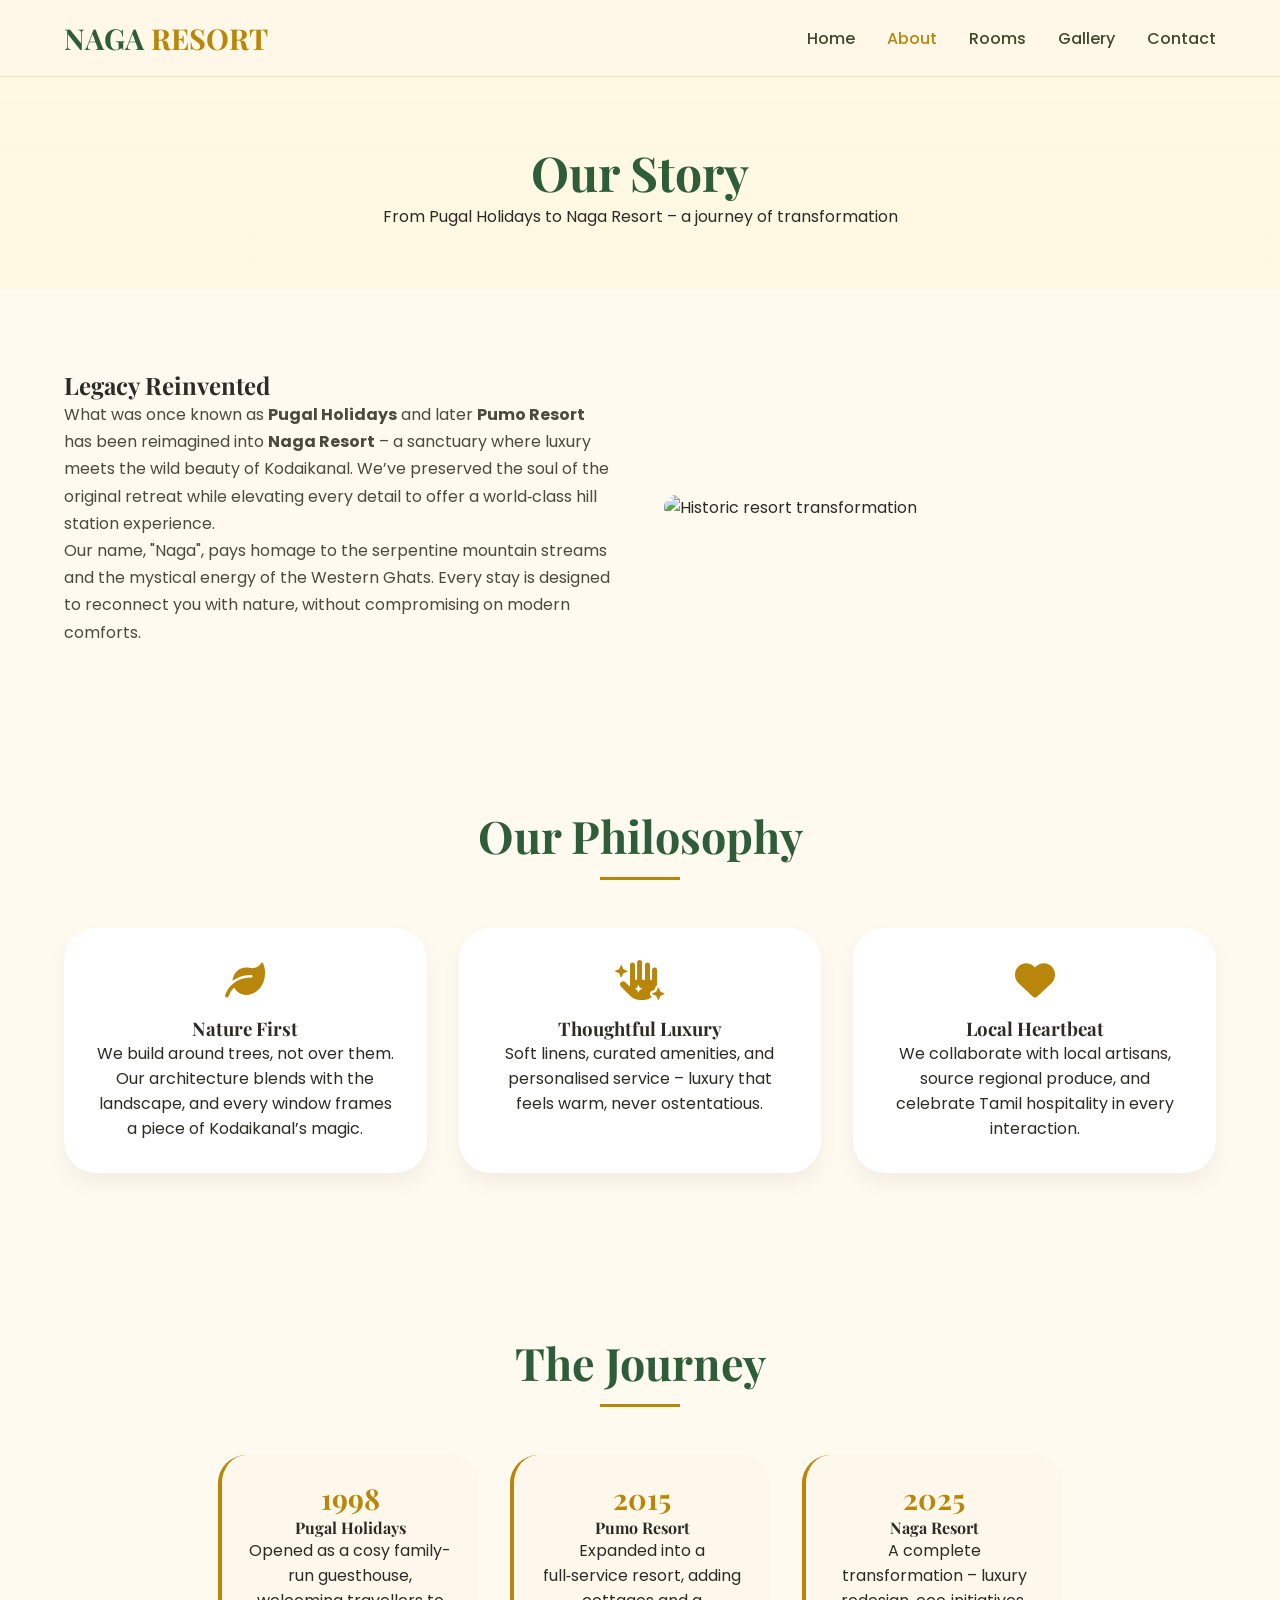
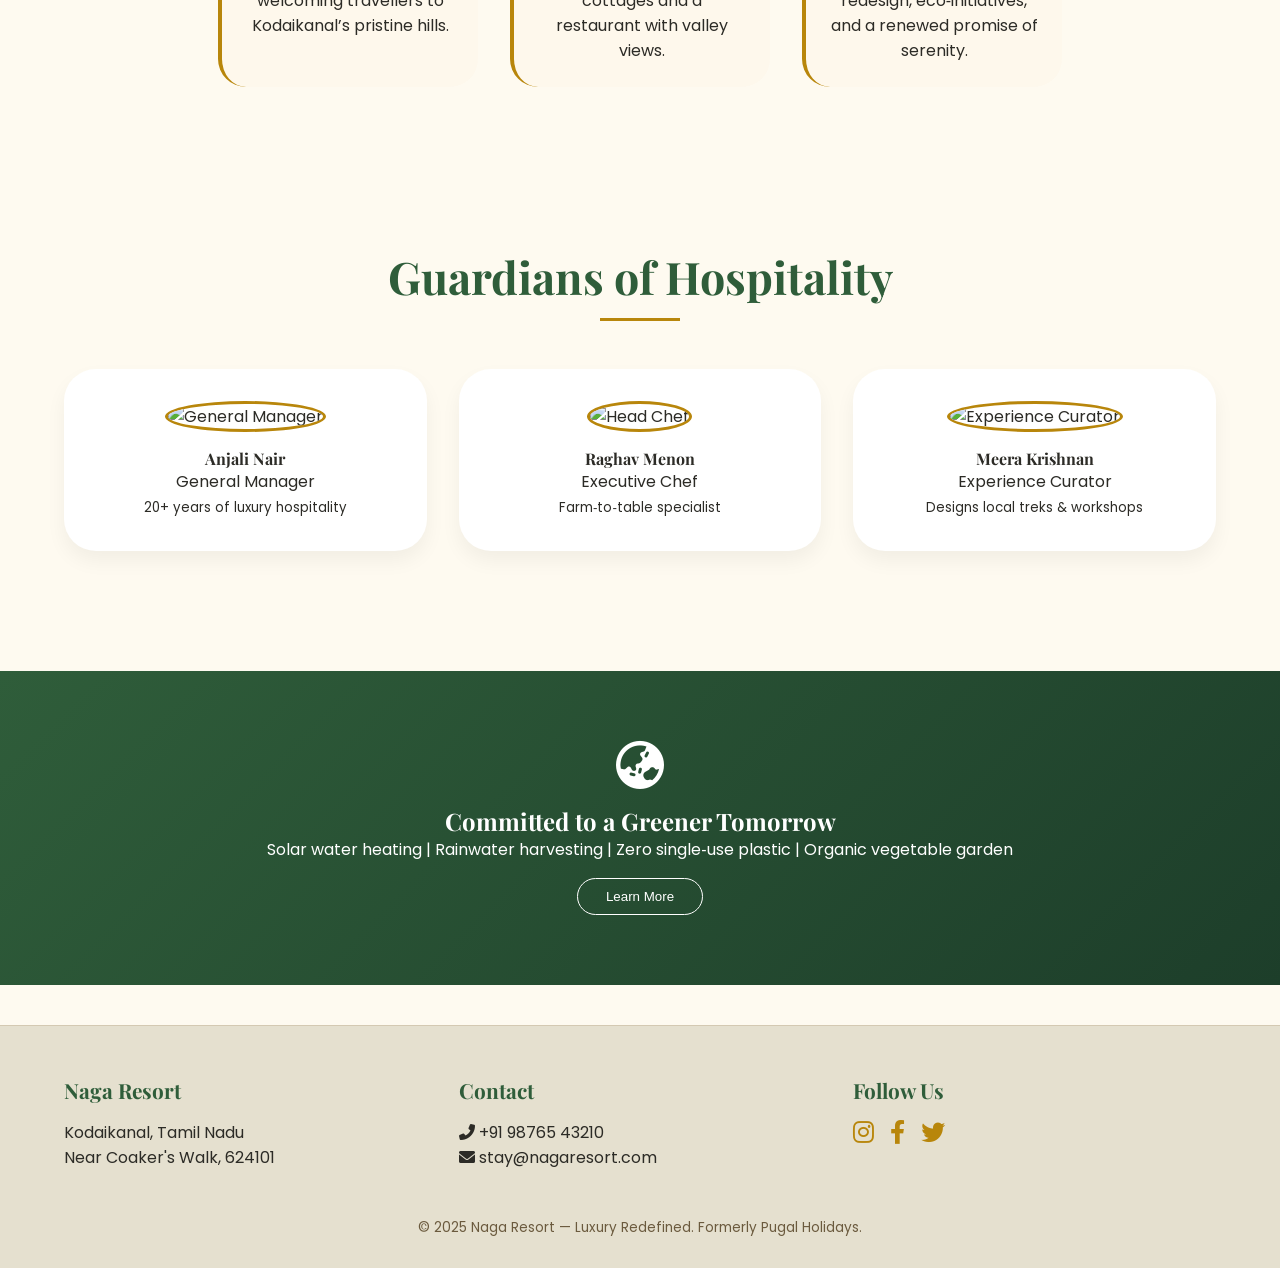
==== about.html @ 643ad543 "first commit" ====
<!DOCTYPE html>
<html lang="en">

<head>
    <meta charset="UTF-8">
    <meta name="viewport" content="width=device-width, initial-scale=1.0">
    <title>About Naga Resort | Kodaikanal Luxury Retreat</title>
    <link rel="stylesheet" href="style.css">
    <link
        href="https://fonts.googleapis.com/css2?family=Playfair+Display:wght@400;500;600;700;800&family=Poppins:wght@300;400;500;600;700&display=swap"
        rel="stylesheet">
    <link rel="stylesheet" href="https://cdnjs.cloudflare.com/ajax/libs/font-awesome/6.0.0-beta3/css/all.min.css">
</head>

<body>
    <nav class="navbar" id="navbar">
        <div class="logo">NAGA <span>RESORT</span></div>
        <div class="hamburger" id="hamburger"><i class="fas fa-bars"></i></div>
        <ul class="nav-links" id="navLinks">
            <li><a href="index.html">Home</a></li>
            <li><a href="about.html" class="active">About</a></li>
            <li><a href="rooms.html">Rooms</a></li>
            <li><a href="gallery.html">Gallery</a></li>
            <li><a href="contact.html">Contact</a></li>
        </ul>
    </nav>

    <!-- Hero Section for About -->
    <section class="page-header about-header">
        <h1>Our Story</h1>
        <p>From Pugal Holidays to Naga Resort – a journey of transformation</p>
    </section>

    <!-- Main About Content -->
    <section class="container about-story hidden">
        <div class="about-grid-reverse">
            <div class="about-text">
                <h2>Legacy Reinvented</h2>
                <p>What was once known as <strong>Pugal Holidays</strong> and later <strong>Pumo Resort</strong> has
                    been reimagined into <strong>Naga Resort</strong> – a sanctuary where luxury meets the wild beauty
                    of Kodaikanal. We’ve preserved the soul of the original retreat while elevating every detail to
                    offer a world‑class hill station experience.</p>
                <p>Our name, "Naga", pays homage to the serpentine mountain streams and the mystical energy of the
                    Western Ghats. Every stay is designed to reconnect you with nature, without compromising on modern
                    comforts.</p>
            </div>
            <div class="about-img">
                <img src="https://images.pexels.com/photos/258192/pexels-photo-258192.jpeg?auto=compress&cs=tinysrgb&w=800"
                    alt="Historic resort transformation" loading="lazy">
            </div>
        </div>
    </section>

    <!-- Philosophy & Values -->
    <section class="container philosophy hidden">
        <h2 class="section-title">Our Philosophy</h2>
        <div class="values-grid">
            <div class="value-card">
                <i class="fas fa-leaf"></i>
                <h3>Nature First</h3>
                <p>We build around trees, not over them. Our architecture blends with the landscape, and every window
                    frames a piece of Kodaikanal’s magic.</p>
            </div>
            <div class="value-card">
                <i class="fas fa-hand-sparkles"></i>
                <h3>Thoughtful Luxury</h3>
                <p>Soft linens, curated amenities, and personalised service – luxury that feels warm, never
                    ostentatious.</p>
            </div>
            <div class="value-card">
                <i class="fas fa-heart"></i>
                <h3>Local Heartbeat</h3>
                <p>We collaborate with local artisans, source regional produce, and celebrate Tamil hospitality in every
                    interaction.</p>
            </div>
        </div>
    </section>

    <!-- Timeline / Milestones -->
    <section class="container timeline hidden">
        <h2 class="section-title">The Journey</h2>
        <div class="timeline-grid">
            <div class="timeline-item">
                <div class="year">1998</div>
                <h4>Pugal Holidays</h4>
                <p>Opened as a cosy family-run guesthouse, welcoming travellers to Kodaikanal’s pristine hills.</p>
            </div>
            <div class="timeline-item">
                <div class="year">2015</div>
                <h4>Pumo Resort</h4>
                <p>Expanded into a full‑service resort, adding cottages and a restaurant with valley views.</p>
            </div>
            <div class="timeline-item">
                <div class="year">2025</div>
                <h4>Naga Resort</h4>
                <p>A complete transformation – luxury redesign, eco‑initiatives, and a renewed promise of serenity.</p>
            </div>
        </div>
    </section>

    <!-- Meet the Team / Stewards -->
    <section class="container team hidden">
        <h2 class="section-title">Guardians of Hospitality</h2>
        <div class="team-grid">
            <div class="team-card">
                <img src="https://randomuser.me/api/portraits/women/68.jpg" alt="General Manager">
                <h4>Anjali Nair</h4>
                <p>General Manager</p>
                <small>20+ years of luxury hospitality</small>
            </div>
            <div class="team-card">
                <img src="https://randomuser.me/api/portraits/men/32.jpg" alt="Head Chef">
                <h4>Raghav Menon</h4>
                <p>Executive Chef</p>
                <small>Farm‑to‑table specialist</small>
            </div>
            <div class="team-card">
                <img src="https://randomuser.me/api/portraits/women/45.jpg" alt="Experience Curator">
                <h4>Meera Krishnan</h4>
                <p>Experience Curator</p>
                <small>Designs local treks & workshops</small>
            </div>
        </div>
    </section>

    <!-- Eco Commitment -->
    <section class="eco-commitment hidden">
        <div class="eco-content">
            <i class="fas fa-globe-asia"></i>
            <h2>Committed to a Greener Tomorrow</h2>
            <p>Solar water heating | Rainwater harvesting | Zero single‑use plastic | Organic vegetable garden</p>
            <button class="btn-outline" id="learnMoreBtn">Learn More</button>
        </div>
    </section>

    <!-- Footer (same as other pages) -->
    <footer>
        <div class="footer-grid">
            <div class="footer-col">
                <h4>Naga Resort</h4>
                <p>Kodaikanal, Tamil Nadu<br>Near Coaker's Walk, 624101</p>
            </div>
            <div class="footer-col">
                <h4>Contact</h4>
                <p><i class="fas fa-phone-alt"></i> +91 98765 43210<br><i class="fas fa-envelope"></i>
                    stay@nagaresort.com</p>
            </div>
            <div class="footer-col">
                <h4>Follow Us</h4>
                <div class="social-icons"><i class="fab fa-instagram"></i><i class="fab fa-facebook-f"></i><i
                        class="fab fa-twitter"></i></div>
            </div>
        </div>
        <div class="copyright">© 2025 Naga Resort — Luxury Redefined. Formerly Pugal Holidays.</div>
    </footer>

    <script src="scripts.js"></script>
    <script>
        // Additional JS for about page (if needed)
        document.getElementById('learnMoreBtn')?.addEventListener('click', () => {
            alert("Our eco-initiatives: Solar panels meet 40% energy needs; we recycle 90% of water; all toiletries are in refillable dispensers. Join us in preserving Kodaikanal!");
        });
    </script>
</body>

</html>
---- style.css ----
* {
    margin: 0;
    padding: 0;
    box-sizing: border-box;
}

body {
    font-family: 'Poppins', sans-serif;
    background-color: #fefaf0;
    color: #2c2b26;
    overflow-x: hidden;
}

h1,
h2,
h3,
h4,
.logo {
    font-family: 'Playfair Display', serif;
}

/* Scrollbar */
::-webkit-scrollbar {
    width: 8px;
}

::-webkit-scrollbar-track {
    background: #e7dfcf;
}

::-webkit-scrollbar-thumb {
    background: #b8860b;
    border-radius: 10px;
}

/* Navbar */
.navbar {
    position: fixed;
    top: 0;
    width: 100%;
    z-index: 1000;
    padding: 1.2rem 5%;
    display: flex;
    justify-content: space-between;
    align-items: center;
    transition: all 0.4s ease;
    background: rgba(255, 248, 235, 0.65);
    backdrop-filter: blur(14px);
    border-bottom: 1px solid rgba(184, 134, 11, 0.2);
}

.navbar.scrolled {
    background: rgba(255, 248, 235, 0.92);
    backdrop-filter: blur(18px);
    padding: 0.8rem 5%;
    box-shadow: 0 8px 20px rgba(0, 0, 0, 0.05);
}

.logo {
    font-size: 1.8rem;
    font-weight: 700;
    color: #2f5d3a;
}

.logo span {
    color: #b8860b;
}

.nav-links {
    display: flex;
    gap: 2rem;
    list-style: none;
}

.nav-links a {
    text-decoration: none;
    color: #3e4a2f;
    font-weight: 500;
    transition: 0.3s;
}

.nav-links a:hover,
.nav-links a.active {
    color: #b8860b;
}

.hamburger {
    display: none;
    font-size: 1.8rem;
    cursor: pointer;
    color: #3e4a2f;
}

/* Buttons */
.btn-gold {
    background: linear-gradient(135deg, #d4af37, #b8860b);
    border: none;
    padding: 12px 32px;
    font-weight: 600;
    color: #2c2b26;
    border-radius: 40px;
    cursor: pointer;
    transition: 0.3s;
    box-shadow: 0 6px 14px rgba(184, 134, 11, 0.25);
}

.btn-gold:hover {
    transform: translateY(-3px);
    box-shadow: 0 12px 24px rgba(184, 134, 11, 0.35);
}

.btn-outline {
    background: transparent;
    border: 1.5px solid #b8860b;
    padding: 10px 28px;
    font-weight: 500;
    border-radius: 40px;
    color: #2f5d3a;
    transition: 0.3s;
    cursor: pointer;
}

.btn-outline:hover {
    background: rgba(184, 134, 11, 0.1);
    transform: translateY(-2px);
}

/* Hero */
.hero {
    height: 100vh;
    background: linear-gradient(rgba(255, 248, 225, 0.35), rgba(230, 245, 220, 0.45)), url('https://images.pexels.com/photos/2387873/pexels-photo-2387873.jpeg?auto=compress&cs=tinysrgb&w=1600') center/cover no-repeat;
    display: flex;
    align-items: center;
    justify-content: center;
    text-align: center;
    position: relative;
}

.hero-content h1 {
    font-size: 4.5rem;
    font-weight: 800;
    color: #1f3b2c;
}

.hero-content p {
    font-size: 1.4rem;
    margin: 1rem 0 2rem;
    font-weight: 500;
    color: #2c4b32;
}

.hero-buttons {
    display: flex;
    gap: 1.5rem;
    justify-content: center;
}

.scroll-indicator {
    position: absolute;
    bottom: 30px;
    left: 50%;
    transform: translateX(-50%);
    font-size: 1.8rem;
    animation: bounce 2s infinite;
    color: #b8860b;
}

@keyframes bounce {

    0%,
    100% {
        transform: translateX(-50%) translateY(0);
    }

    50% {
        transform: translateX(-50%) translateY(12px);
    }
}

/* Sections */
section {
    padding: 80px 5%;
}

.container {
    max-width: 1280px;
    margin: 0 auto;
}

.section-title {
    font-size: 2.8rem;
    text-align: center;
    margin-bottom: 3rem;
    color: #2f5d3a;
    position: relative;
}

.section-title:after {
    content: '';
    width: 80px;
    height: 3px;
    background: #b8860b;
    display: block;
    margin: 12px auto 0;
}

/* About */
.about-grid {
    display: grid;
    grid-template-columns: 1fr 1fr;
    gap: 3rem;
    align-items: center;
}

.about-text h3 {
    font-size: 2rem;
    margin-bottom: 1.2rem;
    color: #2f5d3a;
}

.about-text p {
    line-height: 1.7;
    color: #4a4a3e;
}

.about-img img {
    width: 100%;
    border-radius: 28px;
    box-shadow: 0 20px 30px -12px rgba(0, 0, 0, 0.1);
    transition: 0.5s;
}

.about-img img:hover {
    transform: scale(1.02);
}

/* Parallax Experience */
.parallax-exp {
    background-attachment: fixed;
    background-position: center;
    background-size: cover;
    background-image: linear-gradient(rgba(255, 250, 235, 0.75), rgba(225, 240, 210, 0.8)), url('https://images.pexels.com/photos/975771/pexels-photo-975771.jpeg?auto=compress&cs=tinysrgb&w=1600');
    text-align: center;
}

.exp-grid {
    display: flex;
    flex-wrap: wrap;
    justify-content: center;
    gap: 2.5rem;
    margin-top: 2rem;
}

.exp-card {
    background: rgba(255, 252, 240, 0.85);
    backdrop-filter: blur(8px);
    border-radius: 36px;
    padding: 2rem;
    width: 260px;
    transition: 0.3s;
}

.exp-card i {
    font-size: 2.8rem;
    color: #b8860b;
    margin-bottom: 1rem;
}

.exp-card h4 {
    font-size: 1.6rem;
    color: #2f5d3a;
}

/* Testimonial Slider */
.testimonial-slider {
    max-width: 800px;
    margin: auto;
    text-align: center;
}

.testimonial-card {
    background: #ffffffcc;
    backdrop-filter: blur(4px);
    padding: 2rem;
    border-radius: 32px;
    box-shadow: 0 10px 25px rgba(0, 0, 0, 0.05);
}

.stars i {
    color: #d4af37;
}

.testimonial-text {
    font-style: italic;
    margin: 1rem 0;
}

.slider-controls {
    display: flex;
    justify-content: center;
    gap: 1rem;
    margin-top: 1rem;
}

.slider-controls button {
    background: #b8860b;
    border: none;
    padding: 8px 20px;
    border-radius: 40px;
    cursor: pointer;
    font-weight: bold;
    color: white;
}

/* CTA Section */
.cta-section {
    background: linear-gradient(135deg, #eef5e4, #fef6e6);
    text-align: center;
    border-radius: 48px;
    margin: 40px 5%;
    padding: 70px 20px;
    border: 1px solid #f0e2cc;
}

.cta-section h2 {
    font-size: 2.8rem;
    color: #2f5d3a;
}

/* Footer */
footer {
    background: #e5e0cf;
    padding: 50px 5% 30px;
    border-top: 1px solid #d4c9b2;
}

.footer-grid {
    display: grid;
    grid-template-columns: repeat(auto-fit, minmax(220px, 1fr));
    gap: 2rem;
}

.footer-col h4 {
    font-size: 1.3rem;
    margin-bottom: 1rem;
    color: #2f5d3a;
}

.social-icons i {
    font-size: 1.5rem;
    margin-right: 1rem;
    color: #b8860b;
    transition: 0.3s;
}

.social-icons i:hover {
    color: #8b6508;
}

.copyright {
    text-align: center;
    margin-top: 3rem;
    font-size: 0.85rem;
    color: #6b5a3e;
}

/* Rooms Page */
.page-header {
    text-align: center;
    padding: 140px 5% 60px;
    background: #f5efdf;
}

.page-header h1 {
    font-size: 3rem;
    color: #2f5d3a;
}

.rooms-detailed {
    display: flex;
    flex-direction: column;
    gap: 4rem;
}

.room-detailed-card {
    display: grid;
    grid-template-columns: 1fr 1fr;
    gap: 2rem;
    background: white;
    border-radius: 32px;
    overflow: hidden;
    box-shadow: 0 15px 30px rgba(0, 0, 0, 0.05);
}

.room-detailed-img img {
    width: 100%;
    height: 100%;
    object-fit: cover;
}

.room-detailed-info {
    padding: 2rem;
}

.room-detailed-info h2 {
    font-size: 2rem;
    color: #2f5d3a;
}

.price {
    font-size: 1.8rem;
    color: #b8860b;
    margin: 0.5rem 0;
}

.room-features-list {
    display: flex;
    flex-wrap: wrap;
    gap: 1rem;
    margin: 1.5rem 0;
}

.room-features-list span {
    background: #f5efdf;
    padding: 6px 14px;
    border-radius: 30px;
    font-size: 0.9rem;
}

/* Gallery Page */
.gallery-masonry {
    display: grid;
    grid-template-columns: repeat(auto-fill, minmax(280px, 1fr));
    gap: 1.2rem;
}

.gallery-item {
    overflow: hidden;
    border-radius: 24px;
    cursor: pointer;
}

.gallery-item img {
    width: 100%;
    height: 100%;
    object-fit: cover;
    transition: transform 0.6s ease;
}

.gallery-item:hover img {
    transform: scale(1.08);
}

/* Contact Page */
.contact-grid {
    display: grid;
    grid-template-columns: 1fr 1fr;
    gap: 3rem;
}

.contact-info h2 {
    font-size: 2rem;
    color: #2f5d3a;
    margin-bottom: 1.5rem;
}

.contact-info p {
    margin: 1rem 0;
    line-height: 1.6;
}

.contact-info i {
    width: 30px;
    color: #b8860b;
}

.contact-social {
    margin-top: 1.5rem;
}

.contact-form h3 {
    font-size: 1.8rem;
    margin-bottom: 1rem;
}

.contact-form input,
.contact-form select,
.contact-form textarea {
    width: 100%;
    padding: 12px;
    margin-bottom: 1rem;
    border: 1px solid #ddd2bc;
    border-radius: 28px;
    font-family: inherit;
    background: white;
}

.map-container {
    margin: 0 5% 40px;
    border-radius: 32px;
    overflow: hidden;
    box-shadow: 0 10px 25px rgba(0, 0, 0, 0.05);
}

/* Animations */
.hidden {
    opacity: 0;
    transform: translateY(30px);
    transition: all 0.7s ease;
}

.reveal {
    opacity: 1;
    transform: translateY(0);
}

/* Responsive */
@media (max-width: 900px) {
    .nav-links {
        position: fixed;
        top: 70px;
        left: -100%;
        background: rgba(255, 252, 240, 0.98);
        backdrop-filter: blur(20px);
        width: 100%;
        flex-direction: column;
        align-items: center;
        padding: 2rem;
        transition: 0.4s;
        gap: 1.5rem;
    }

    .nav-links.active {
        left: 0;
    }

    .hamburger {
        display: block;
    }

    .about-grid,
    .room-detailed-card,
    .contact-grid {
        grid-template-columns: 1fr;
    }

    .hero-content h1 {
        font-size: 2.8rem;
    }

    .section-title {
        font-size: 2.2rem;
    }

    .page-header h1 {
        font-size: 2.2rem;
    }
}

@media (max-width: 600px) {
    .hero-buttons {
        flex-direction: column;
        align-items: center;
    }
}

/* About Page Specific */
.about-header {
    background: linear-gradient(rgba(255, 248, 225, 0.85), rgba(255, 248, 225, 0.9)), url('https://images.pexels.com/photos/2387873/pexels-photo-2387873.jpeg?auto=compress&cs=tinysrgb&w=1600') center/cover;
    background-blend-mode: overlay;
}

.about-grid-reverse {
    display: grid;
    grid-template-columns: 1fr 1fr;
    gap: 3rem;
    align-items: center;
}

@media (max-width: 900px) {
    .about-grid-reverse {
        grid-template-columns: 1fr;
    }
}

.values-grid,
.team-grid {
    display: grid;
    grid-template-columns: repeat(auto-fit, minmax(260px, 1fr));
    gap: 2rem;
    margin-top: 2rem;
}

.value-card,
.team-card {
    background: white;
    padding: 2rem;
    border-radius: 32px;
    text-align: center;
    box-shadow: 0 10px 20px rgba(0, 0, 0, 0.05);
    transition: 0.3s;
}

.value-card i {
    font-size: 2.5rem;
    color: #b8860b;
    margin-bottom: 1rem;
}

.team-card img {
    width: 120px;
    height: 120px;
    border-radius: 50%;
    object-fit: cover;
    margin-bottom: 1rem;
    border: 3px solid #b8860b;
}

.timeline-grid {
    display: flex;
    flex-wrap: wrap;
    justify-content: center;
    gap: 2rem;
    margin-top: 2rem;
}

.timeline-item {
    background: #fef8ec;
    padding: 1.5rem;
    border-radius: 28px;
    width: 260px;
    text-align: center;
    border-left: 4px solid #b8860b;
}

.year {
    font-size: 1.8rem;
    font-weight: 700;
    color: #b8860b;
    font-family: 'Playfair Display', serif;
}

.eco-commitment {
    background: linear-gradient(135deg, #2f5d3a, #1d3e2a);
    color: white;
    text-align: center;
    padding: 70px 5%;
    margin: 40px 0;
}

.eco-commitment i {
    font-size: 3rem;
    margin-bottom: 1rem;
}

.eco-commitment .btn-outline {
    border-color: white;
    color: white;
    margin-top: 1rem;
}

.eco-commitment .btn-outline:hover {
    background: rgba(255, 255, 255, 0.2);
}
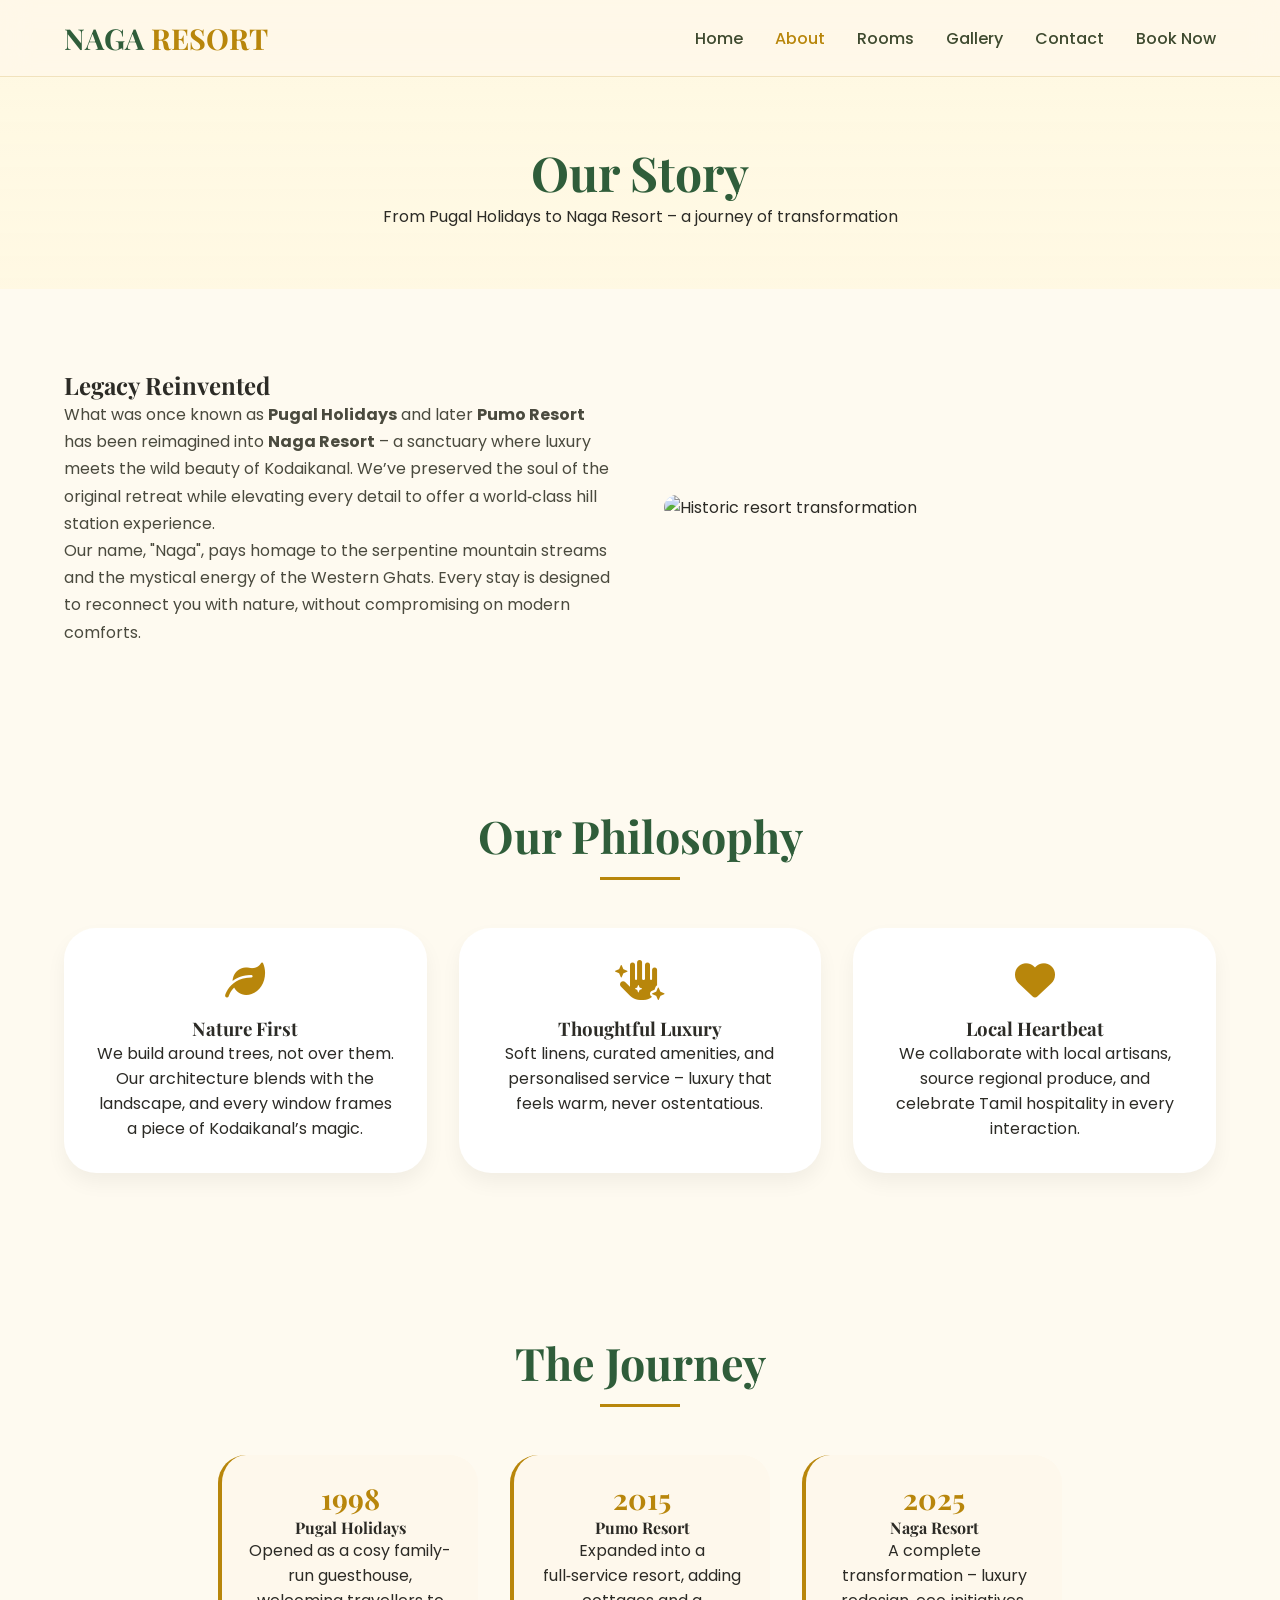
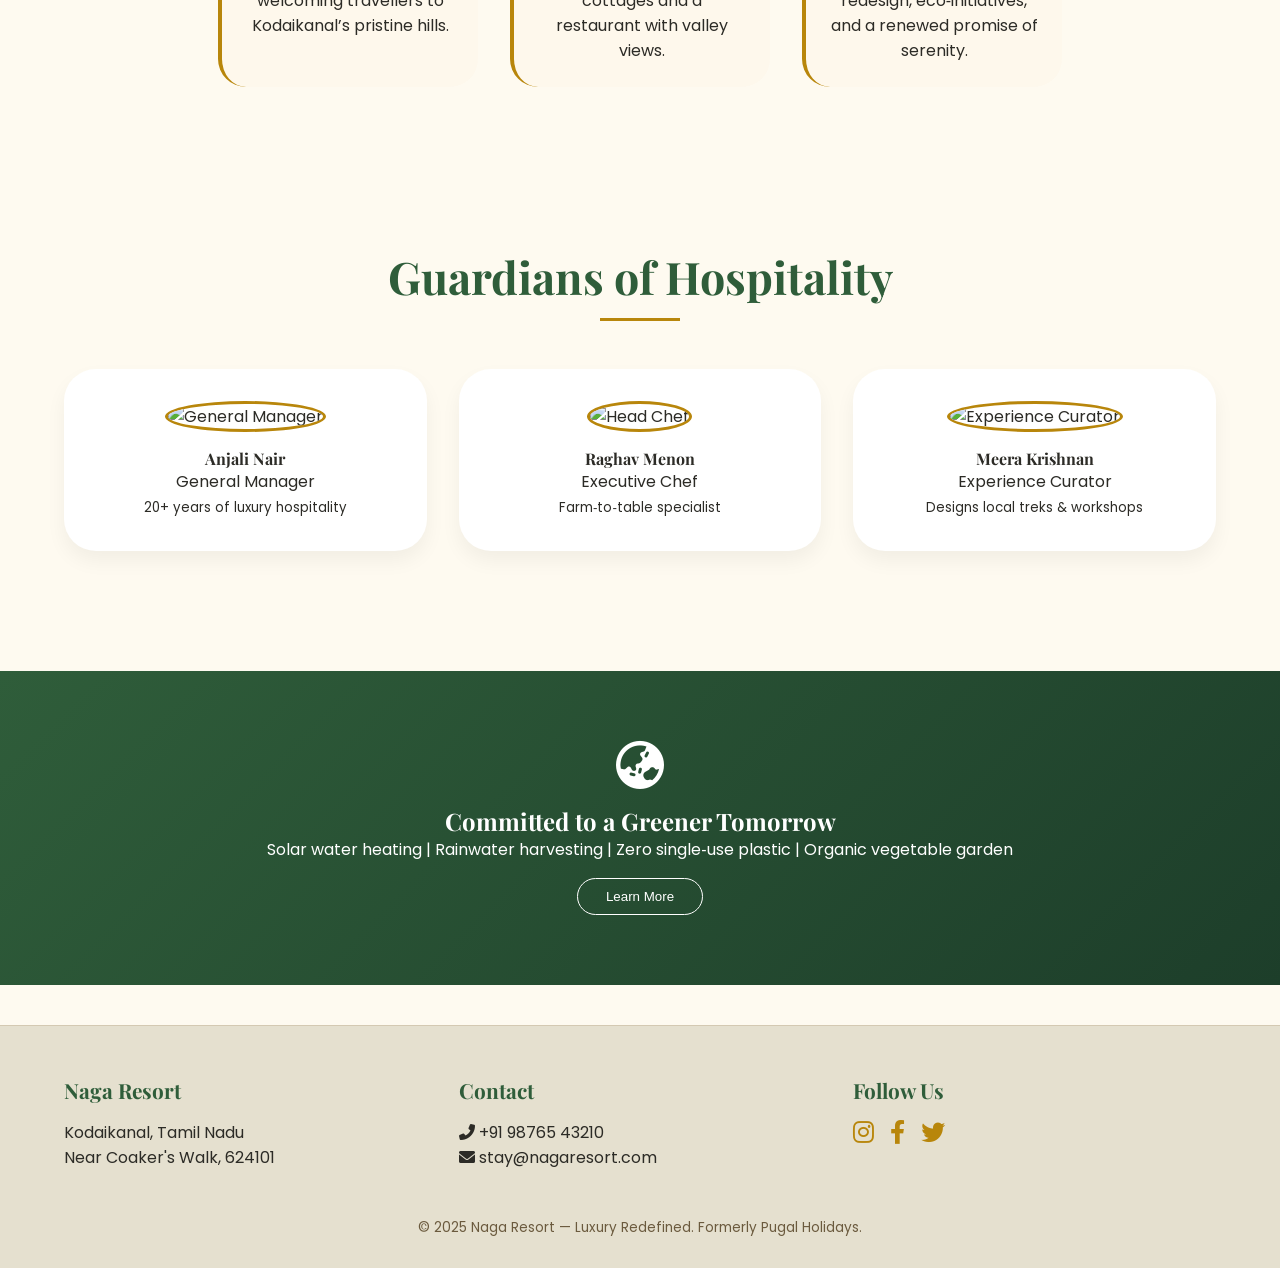
==== commit a2a0b1a8: "update aboutpage" ====
--- a/about.html
+++ b/about.html
@@ -22,6 +22,7 @@
             <li><a href="rooms.html">Rooms</a></li>
             <li><a href="gallery.html">Gallery</a></li>
             <li><a href="contact.html">Contact</a></li>
+            <li><a href="book.html">Book Now</a></li>
         </ul>
     </nav>
 
--- a/style.css
+++ b/style.css
@@ -661,4 +661,88 @@
 
 .eco-commitment .btn-outline:hover {
     background: rgba(255, 255, 255, 0.2);
+}
+
+/* Booking Page */
+.booking-grid {
+    display: grid;
+    grid-template-columns: 1fr 0.8fr;
+    gap: 2rem;
+    align-items: start;
+}
+
+.booking-form {
+    background: white;
+    padding: 2rem;
+    border-radius: 32px;
+    box-shadow: 0 10px 20px rgba(0, 0, 0, 0.05);
+}
+
+.booking-form h2,
+.booking-form h3 {
+    color: #2f5d3a;
+    margin-top: 1rem;
+    margin-bottom: 1rem;
+}
+
+.form-row {
+    display: flex;
+    gap: 1rem;
+    margin-bottom: 1rem;
+    flex-wrap: wrap;
+}
+
+.form-group {
+    flex: 1;
+    min-width: 150px;
+}
+
+.form-group label {
+    display: block;
+    margin-bottom: 0.4rem;
+    font-weight: 500;
+}
+
+.form-group input,
+.form-group select,
+.form-group textarea {
+    width: 100%;
+    padding: 10px 14px;
+    border: 1px solid #ddd2bc;
+    border-radius: 28px;
+    font-family: inherit;
+    background: #fefaf0;
+}
+
+.booking-summary {
+    background: #fef8ec;
+    padding: 1.5rem;
+    border-radius: 32px;
+    position: sticky;
+    top: 100px;
+}
+
+.summary-card {
+    margin-top: 1rem;
+}
+
+.summary-card hr {
+    margin: 1rem 0;
+    border-color: #e2d5bd;
+}
+
+.book-submit {
+    width: 100%;
+    margin-top: 1rem;
+}
+
+@media (max-width: 900px) {
+    .booking-grid {
+        grid-template-columns: 1fr;
+    }
+
+    .booking-summary {
+        position: static;
+        margin-top: 1rem;
+    }
 }
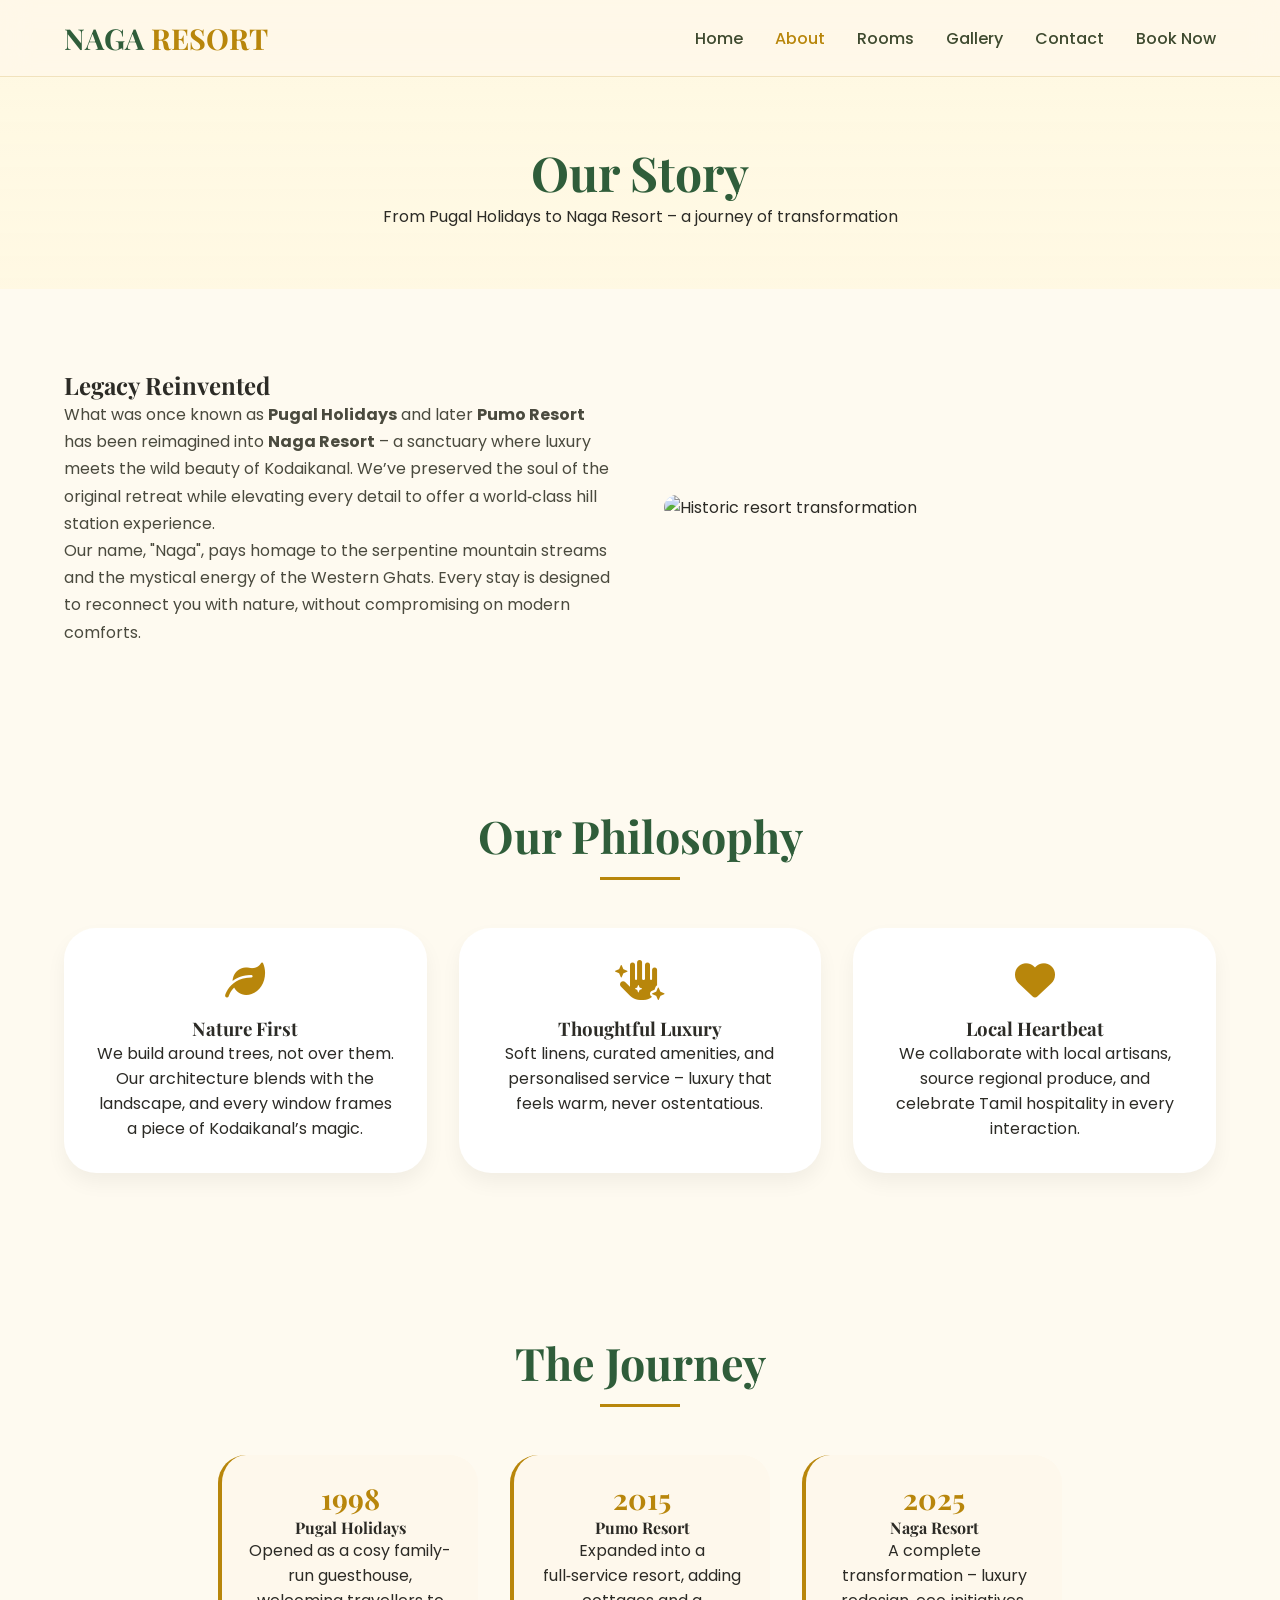
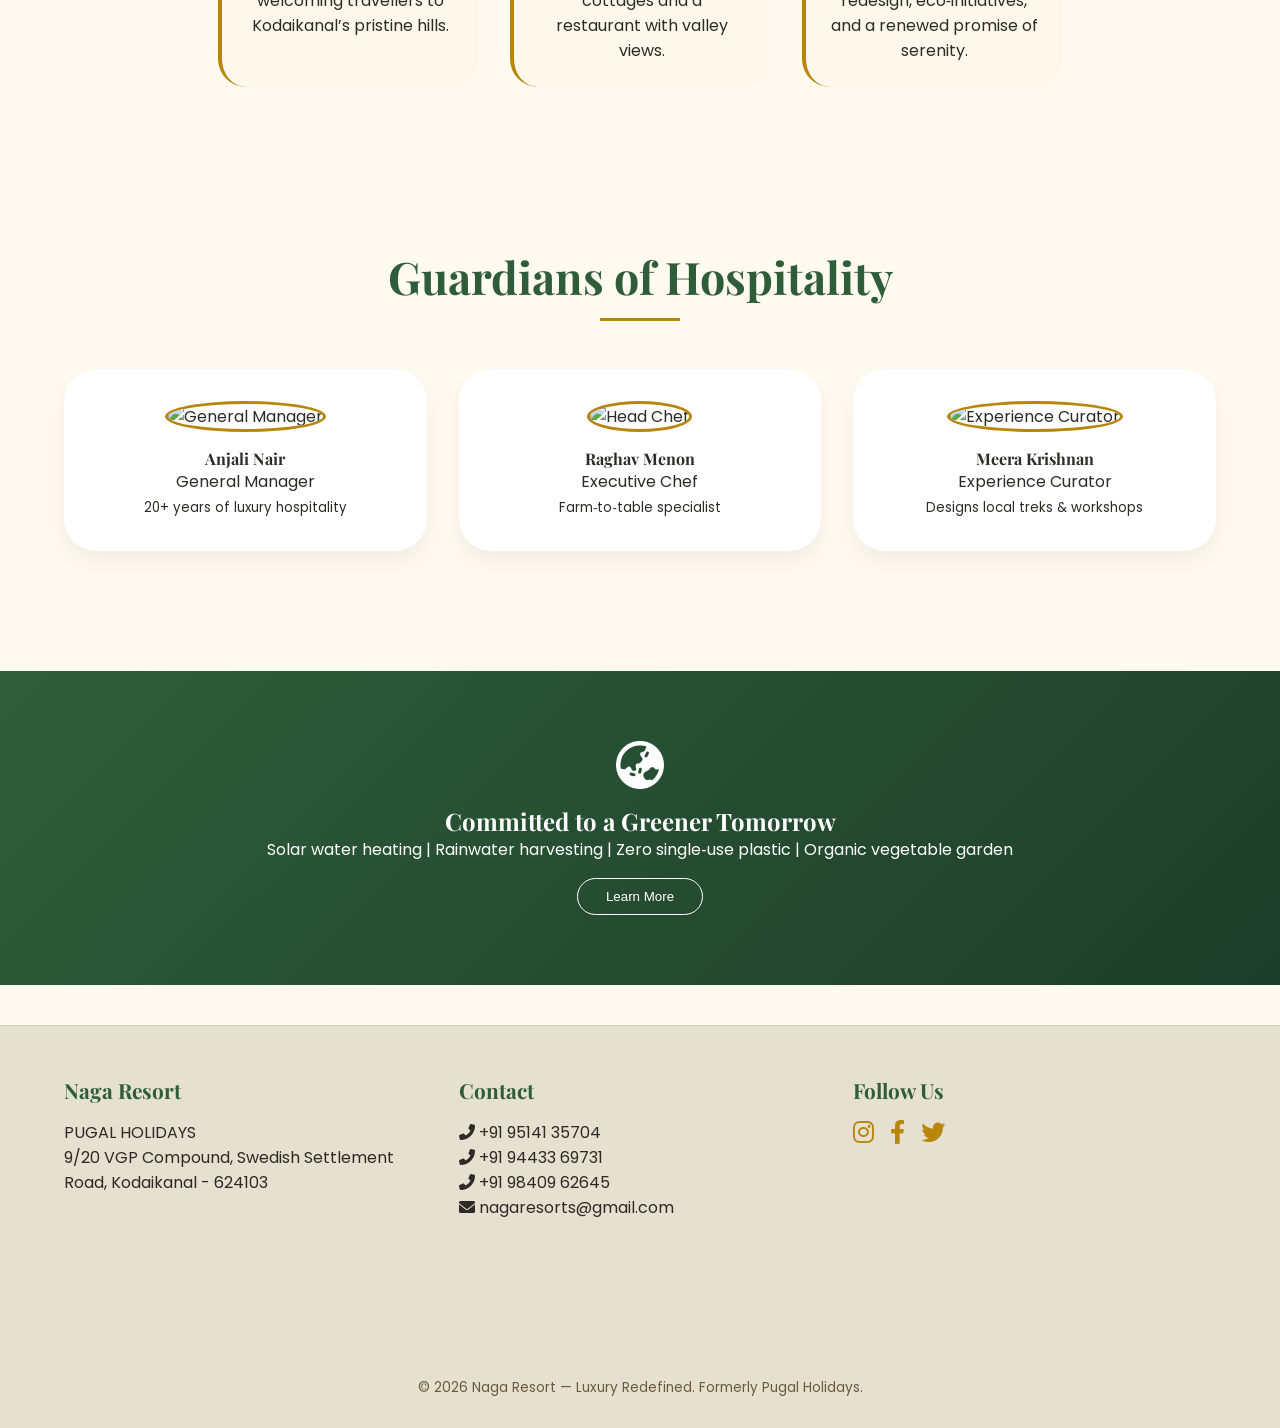
==== commit 6aac4448: "updates Co-authored-by: Copilot <copilot@github.com>" ====
--- a/about.html
+++ b/about.html
@@ -135,24 +135,33 @@
     </section>
 
     <!-- Footer (same as other pages) -->
-    <footer>
+    <footer id="contact">
         <div class="footer-grid">
             <div class="footer-col">
                 <h4>Naga Resort</h4>
-                <p>Kodaikanal, Tamil Nadu<br>Near Coaker's Walk, 624101</p>
+                <p>PUGAL HOLIDAYS</p>
+                <p>9/20 VGP Compound, Swedish Settlement Road, Kodaikanal - 624103</p>
             </div>
             <div class="footer-col">
                 <h4>Contact</h4>
-                <p><i class="fas fa-phone-alt"></i> +91 98765 43210<br><i class="fas fa-envelope"></i>
-                    stay@nagaresort.com</p>
+                <p><i class="fas fa-phone-alt"></i> +91 95141 35704<br><i class="fas fa-phone-alt"></i> +91 94433
+                    69731<br><i class="fas fa-phone-alt"></i> +91 98409 62645<br><i class="fas fa-envelope"></i>
+                    nagaresorts@gmail.com</p>
             </div>
             <div class="footer-col">
                 <h4>Follow Us</h4>
                 <div class="social-icons"><i class="fab fa-instagram"></i><i class="fab fa-facebook-f"></i><i
                         class="fab fa-twitter"></i></div>
+                <div>
+                    <br>
+                    <iframe
+                        src="https://www.google.com/maps/embed?pb=!1m18!1m12!1m3!1d318799.62689086335!2d77.31407399411884!3d10.263963001685457!2m3!1f0!2f0!3f0!3m2!1i1024!2i768!4f13.1!3m3!1m2!1s0x3b076676f9940cb3%3A0x94de9aca289263e8!2sPugal%20Holidays!5e1!3m2!1sen!2sin!4v1777285054606!5m2!1sen!2sin"
+                        style="border-radius: 10px;border:0;width:100%;height:100;" allowfullscreen="" loading="lazy"
+                        referrerpolicy="no-referrer-when-downgrade"></iframe>
+                </div>
             </div>
         </div>
-        <div class="copyright">© 2025 Naga Resort — Luxury Redefined. Formerly Pugal Holidays.</div>
+        <div class="copyright">© 2026 Naga Resort — Luxury Redefined. Formerly Pugal Holidays.</div>
     </footer>
 
     <script src="scripts.js"></script>
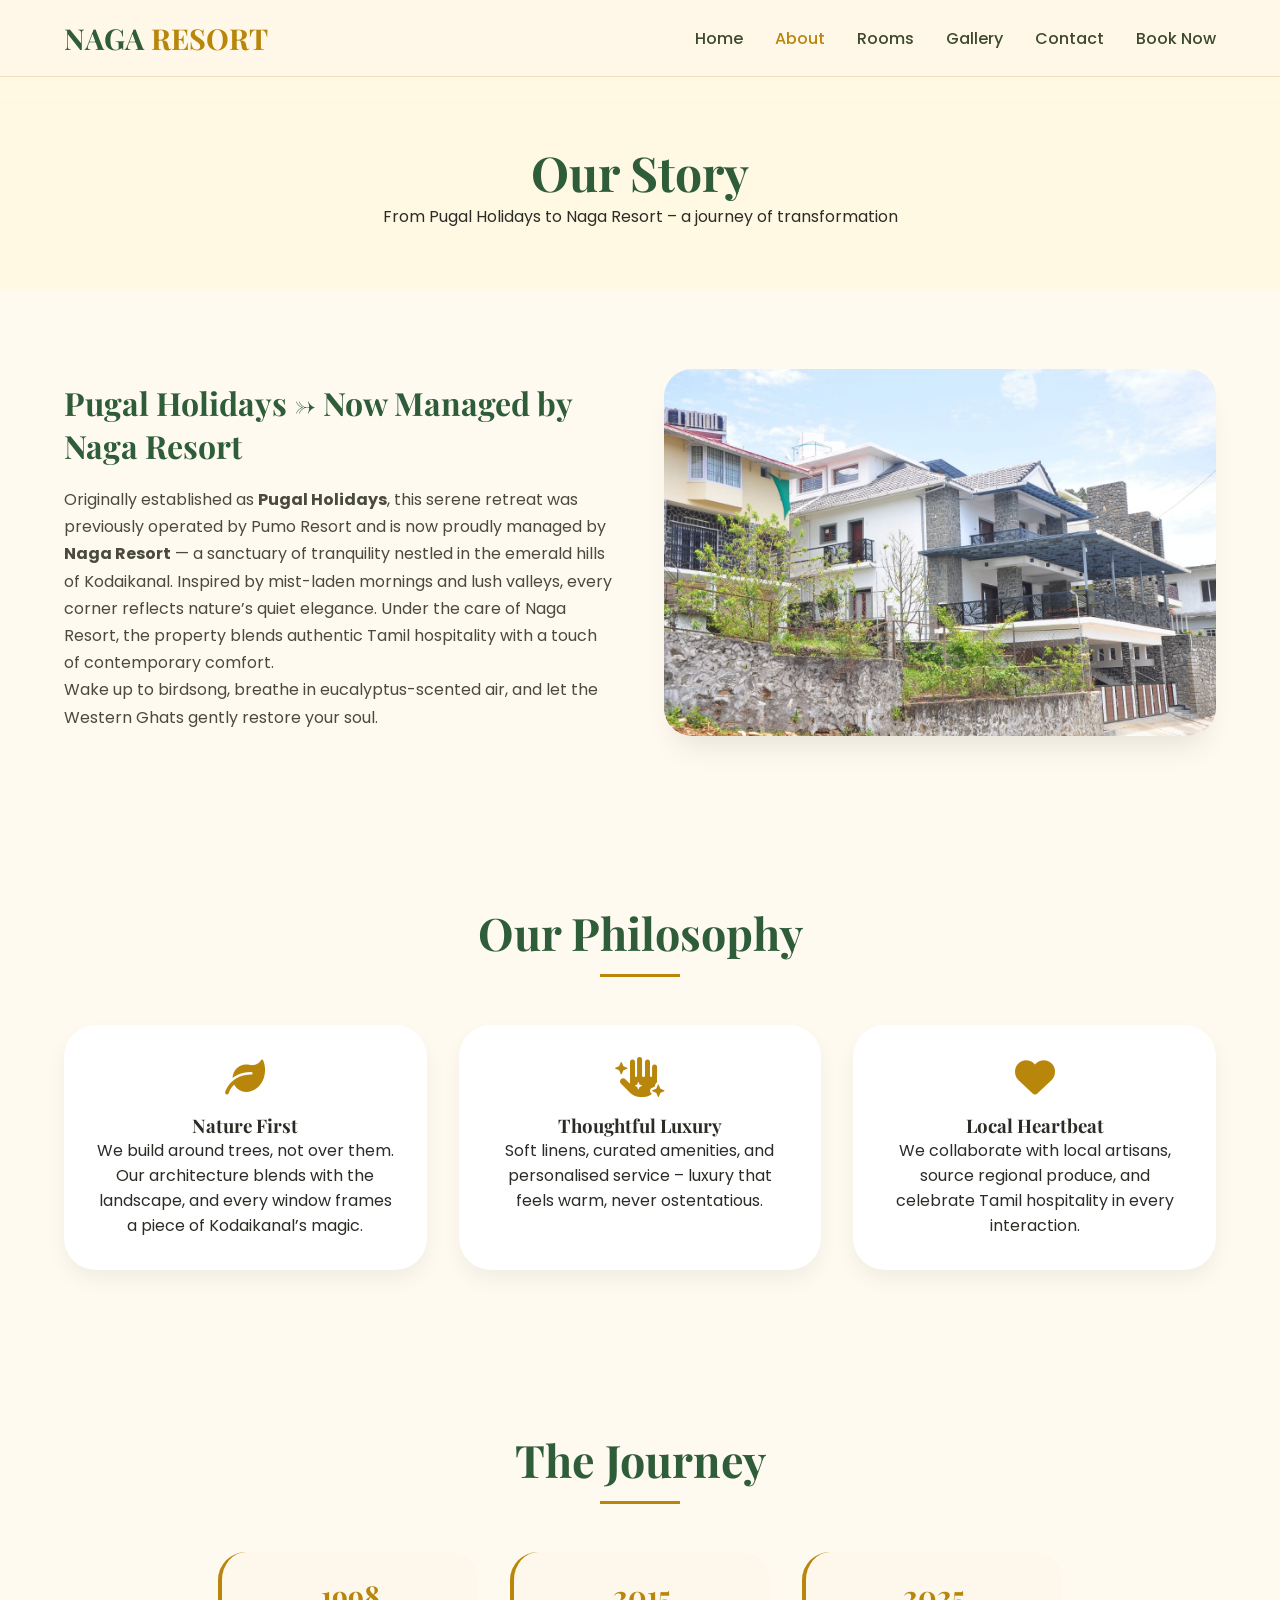
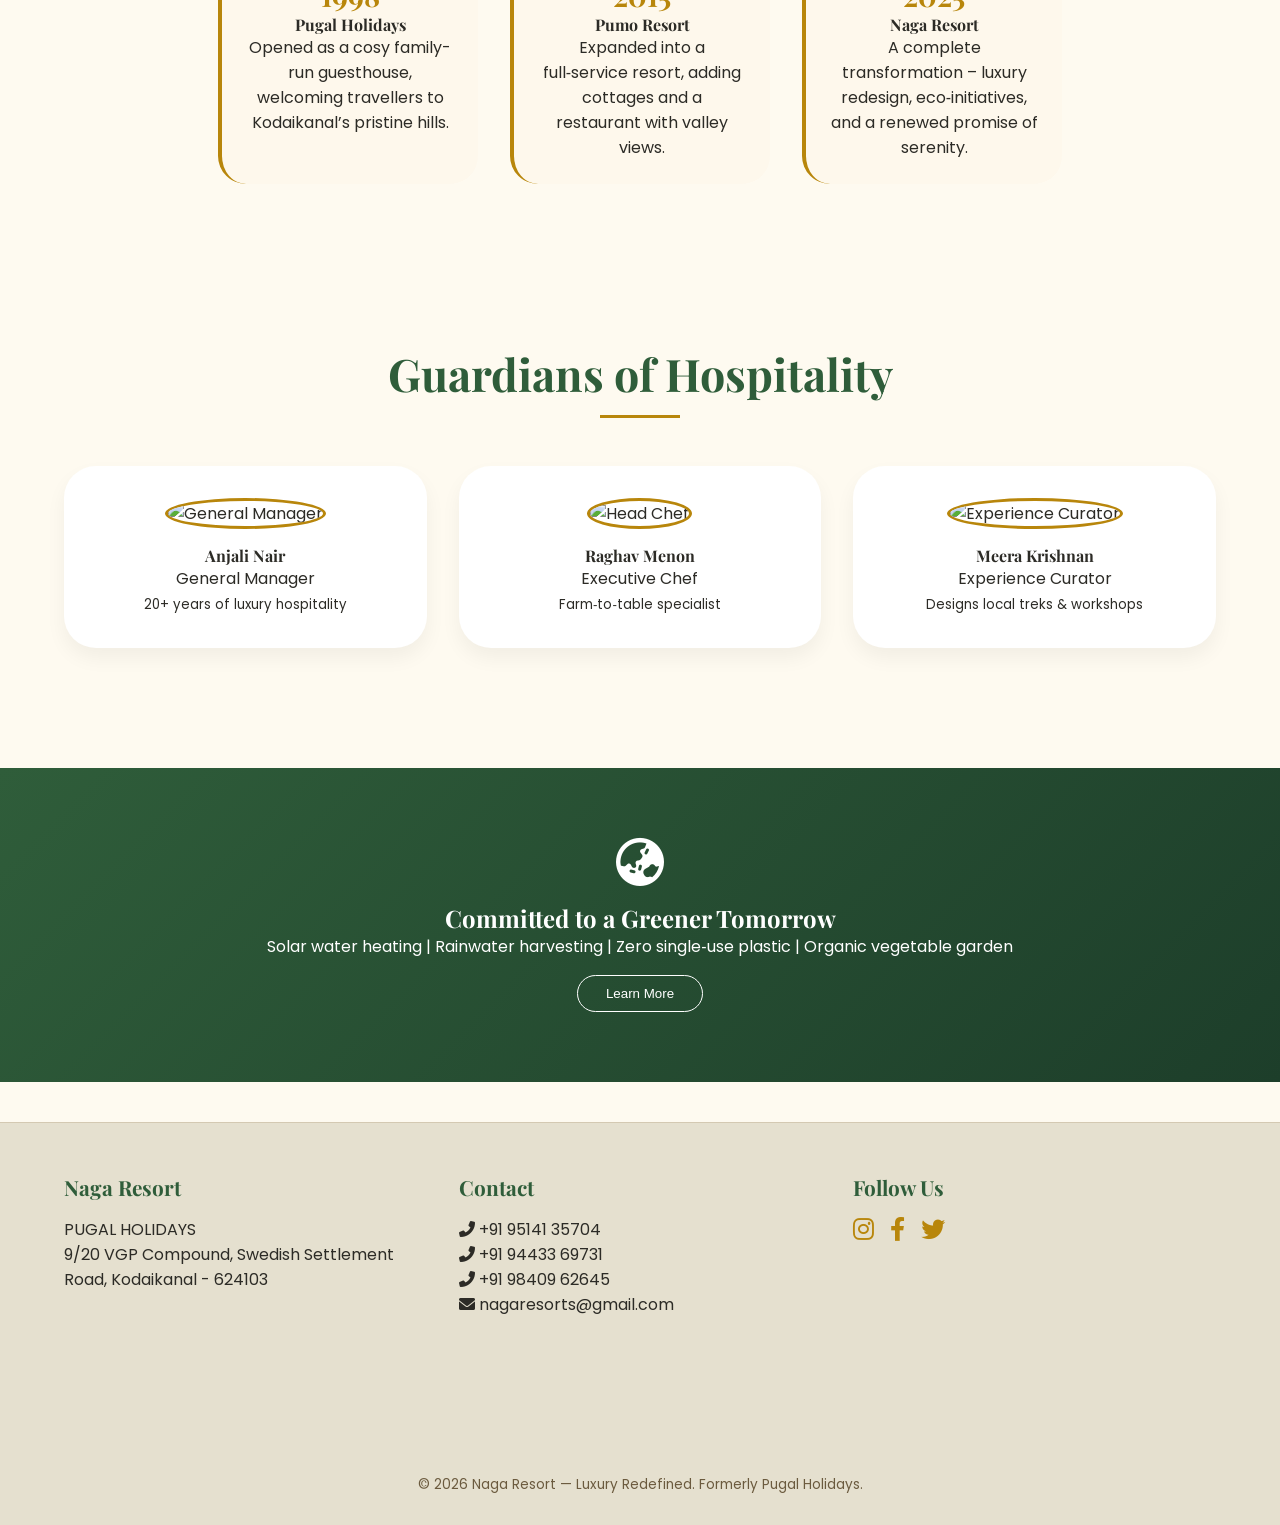
==== commit 6b1ffe2a: "updated-about-section Co-authored-by: Copilot <copilot@github.com>" ====
--- a/about.html
+++ b/about.html
@@ -33,21 +33,25 @@
     </section>
 
     <!-- Main About Content -->
-    <section class="container about-story hidden">
-        <div class="about-grid-reverse">
+    <section id="about" class="container hidden">
+        <div class="about-grid">
             <div class="about-text">
-                <h2>Legacy Reinvented</h2>
-                <p>What was once known as <strong>Pugal Holidays</strong> and later <strong>Pumo Resort</strong> has
-                    been reimagined into <strong>Naga Resort</strong> – a sanctuary where luxury meets the wild beauty
-                    of Kodaikanal. We’ve preserved the soul of the original retreat while elevating every detail to
-                    offer a world‑class hill station experience.</p>
-                <p>Our name, "Naga", pays homage to the serpentine mountain streams and the mystical energy of the
-                    Western Ghats. Every stay is designed to reconnect you with nature, without compromising on modern
-                    comforts.</p>
+                <h3>Pugal Holidays → Now Managed by Naga Resort</h3>
+                <p>Originally established as <strong>Pugal Holidays</strong>, this serene retreat was previously
+                    operated by Pumo Resort
+                    and is now proudly managed by <strong>Naga Resort</strong> — a sanctuary of tranquility nestled in
+                    the emerald hills
+                    of Kodaikanal.
+
+                    Inspired by mist-laden mornings and lush valleys, every corner reflects nature’s quiet elegance.
+                    Under the care of Naga Resort, the property blends authentic Tamil hospitality with a touch of
+                    contemporary comfort.</p>
+
+                <p>Wake up to birdsong, breathe in eucalyptus-scented air, and let the Western Ghats gently restore
+                    your soul.</p>
             </div>
             <div class="about-img">
-                <img src="https://images.pexels.com/photos/258192/pexels-photo-258192.jpeg?auto=compress&cs=tinysrgb&w=800"
-                    alt="Historic resort transformation" loading="lazy">
+                <img src="assets/img/resort-img-1.jpeg" alt="Kodaikanal valley view" loading="lazy">
             </div>
         </div>
     </section>
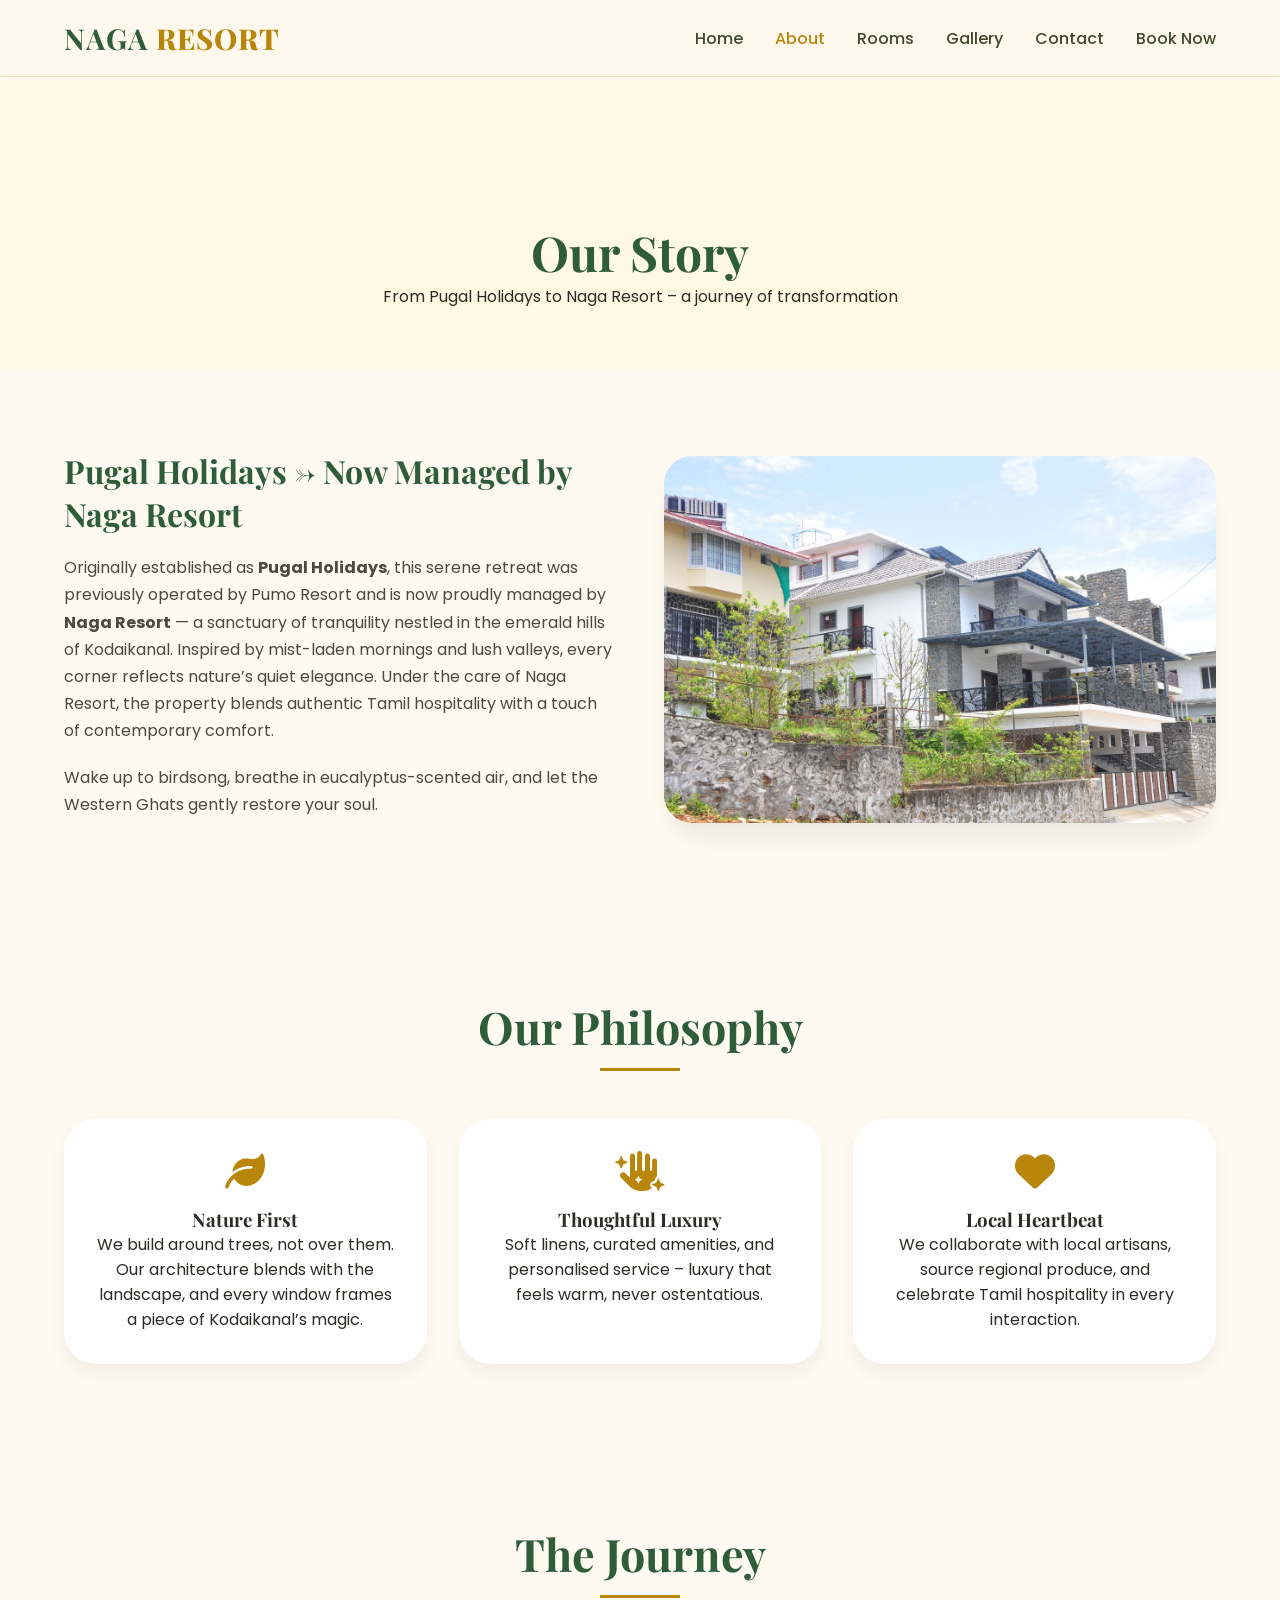
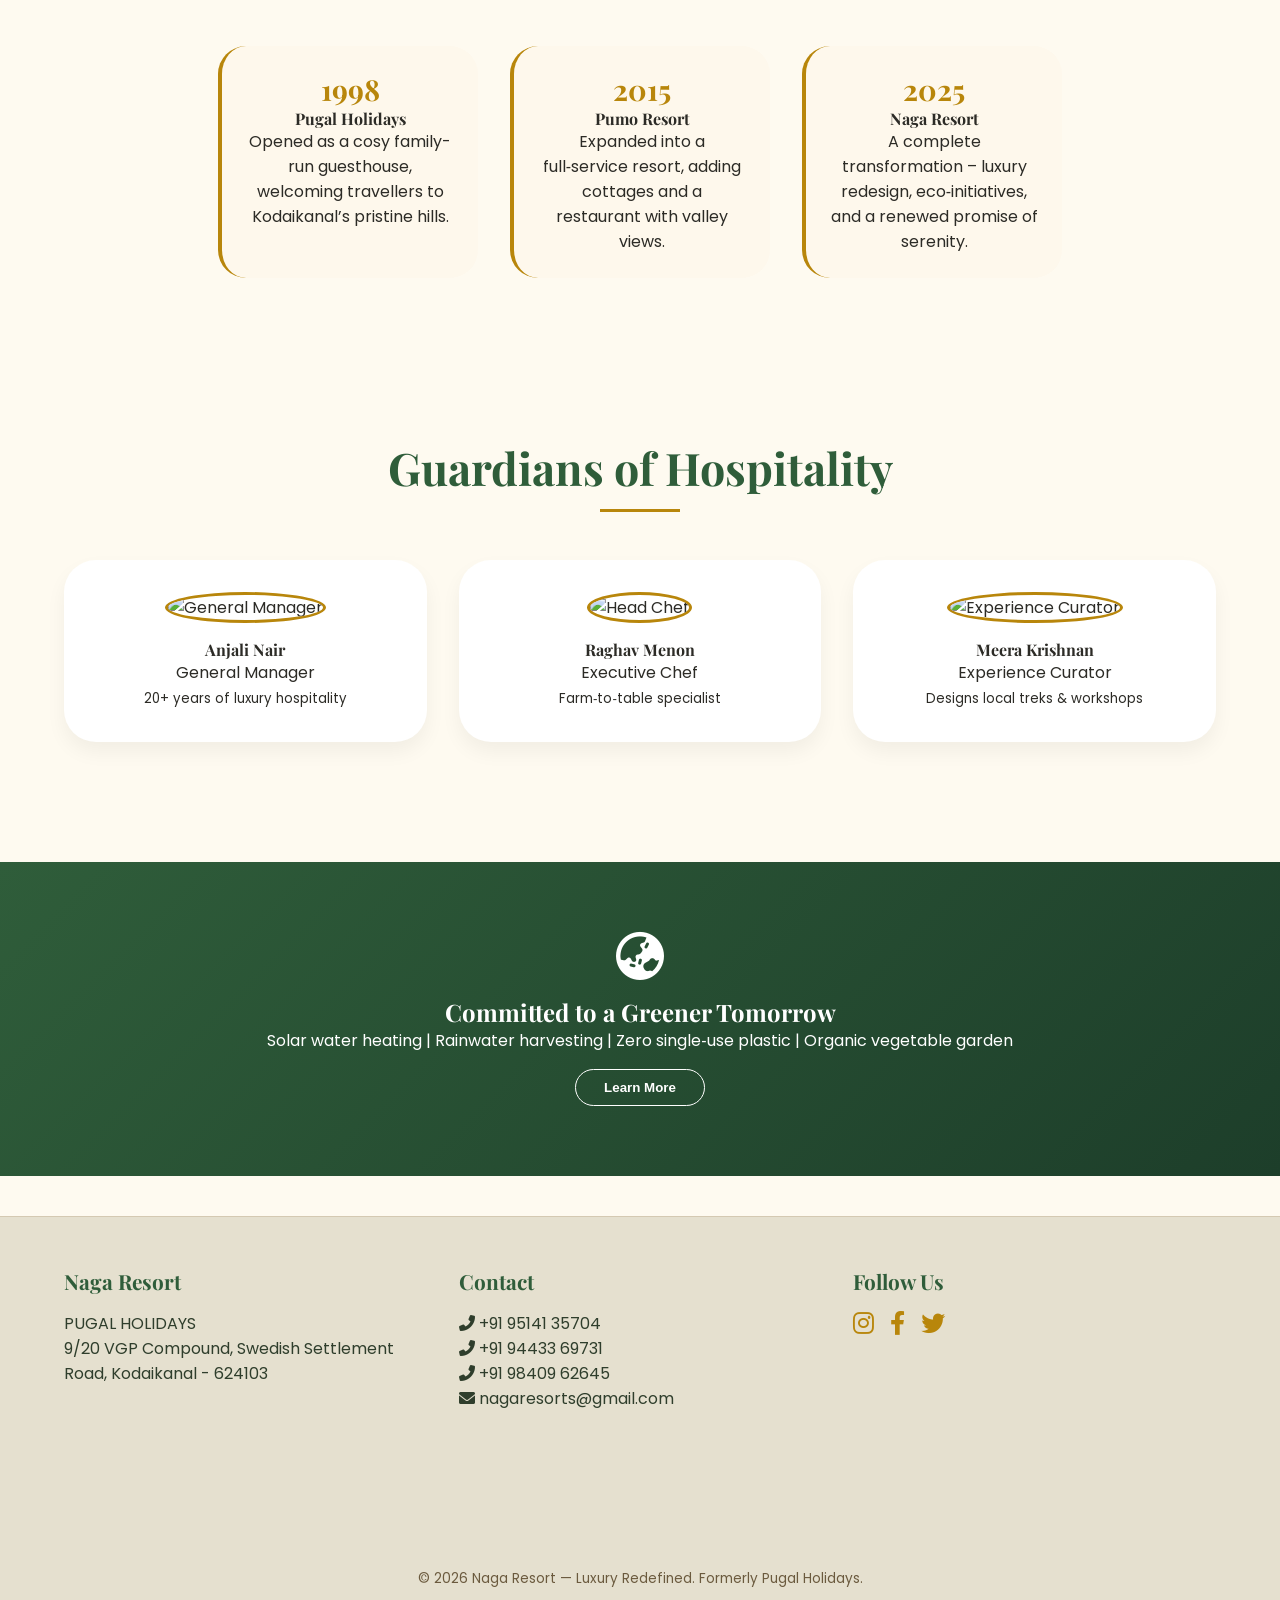
==== commit 4bc46149: "favicon Co-authored-by: Copilot <copilot@github.com>" ====
--- a/about.html
+++ b/about.html
@@ -5,6 +5,7 @@
     <meta charset="UTF-8">
     <meta name="viewport" content="width=device-width, initial-scale=1.0">
     <title>About Naga Resort | Kodaikanal Luxury Retreat</title>
+    <link rel="icon" type="image/x-icon" href="assets/img/favicon.ico">
     <link rel="stylesheet" href="style.css">
     <link
         href="https://fonts.googleapis.com/css2?family=Playfair+Display:wght@400;500;600;700;800&family=Poppins:wght@300;400;500;600;700&display=swap"
--- a/style.css
+++ b/style.css
@@ -9,13 +9,11 @@
     background-color: #fefaf0;
     color: #2c2b26;
     overflow-x: hidden;
-}
-
-h1,
-h2,
-h3,
-h4,
-.logo {
+    scroll-behavior: smooth;
+    padding-top: 80px; /* fixed navbar space */
+}
+
+h1, h2, h3, h4, .logo {
     font-family: 'Playfair Display', serif;
 }
 
@@ -23,20 +21,58 @@
 ::-webkit-scrollbar {
     width: 8px;
 }
-
 ::-webkit-scrollbar-track {
     background: #e7dfcf;
 }
-
 ::-webkit-scrollbar-thumb {
     background: #b8860b;
     border-radius: 10px;
 }
 
-/* Navbar */
+/* ========== INFO STRIP (top bar) ========== */
+.info-strip {
+    background-color: #0a0c0a;
+    color: #f5efdf;
+    display: flex;
+    justify-content: space-between;
+    align-items: center;
+    flex-wrap: wrap;
+    padding: 6px 5%;
+    font-size: 12px;
+    font-weight: 400;
+    letter-spacing: 0.3px;
+    border-bottom: 1px solid rgba(184, 134, 11, 0.3);
+    position: relative;
+    z-index: 999;
+}
+.strip-address i, .strip-phones i {
+    margin-right: 6px;
+    color: #d4af37;
+    font-size: 11px;
+}
+.strip-address, .strip-phones {
+    display: flex;
+    align-items: center;
+    gap: 6px;
+    flex-wrap: wrap;
+}
+.strip-phones span {
+    white-space: nowrap;
+}
+@media (max-width: 700px) {
+    .info-strip {
+        flex-direction: column;
+        text-align: center;
+        padding: 8px 5%;
+        gap: 5px;
+    }
+}
+
+/* ========== NAVBAR (fixed glass) ========== */
 .navbar {
     position: fixed;
     top: 0;
+    left: 0;
     width: 100%;
     z-index: 1000;
     padding: 1.2rem 5%;
@@ -47,43 +83,39 @@
     background: rgba(255, 248, 235, 0.65);
     backdrop-filter: blur(14px);
     border-bottom: 1px solid rgba(184, 134, 11, 0.2);
-}
-
+    box-shadow: 0 2px 10px rgba(0, 0, 0, 0.02);
+}
 .navbar.scrolled {
     background: rgba(255, 248, 235, 0.92);
     backdrop-filter: blur(18px);
     padding: 0.8rem 5%;
     box-shadow: 0 8px 20px rgba(0, 0, 0, 0.05);
 }
-
 .logo {
     font-size: 1.8rem;
     font-weight: 700;
-    color: #2f5d3a;
-}
-
+    letter-spacing: 1px;
+    color: #2f5d3a;
+}
 .logo span {
     color: #b8860b;
-}
-
+    font-weight: 800;
+}
 .nav-links {
     display: flex;
     gap: 2rem;
     list-style: none;
 }
-
 .nav-links a {
     text-decoration: none;
     color: #3e4a2f;
     font-weight: 500;
     transition: 0.3s;
-}
-
-.nav-links a:hover,
-.nav-links a.active {
-    color: #b8860b;
-}
-
+    font-size: 1rem;
+}
+.nav-links a:hover, .nav-links a.active {
+    color: #b8860b;
+}
 .hamburger {
     display: none;
     font-size: 1.8rem;
@@ -96,6 +128,7 @@
     background: linear-gradient(135deg, #d4af37, #b8860b);
     border: none;
     padding: 12px 32px;
+    font-family: 'Poppins', sans-serif;
     font-weight: 600;
     color: #2c2b26;
     border-radius: 40px;
@@ -103,58 +136,142 @@
     transition: 0.3s;
     box-shadow: 0 6px 14px rgba(184, 134, 11, 0.25);
 }
-
 .btn-gold:hover {
     transform: translateY(-3px);
     box-shadow: 0 12px 24px rgba(184, 134, 11, 0.35);
-}
-
+    background: linear-gradient(135deg, #e6c344, #c6951c);
+}
 .btn-outline {
     background: transparent;
     border: 1.5px solid #b8860b;
     padding: 10px 28px;
-    font-weight: 500;
+    font-weight: 700;
     border-radius: 40px;
-    color: #2f5d3a;
     transition: 0.3s;
     cursor: pointer;
 }
-
 .btn-outline:hover {
     background: rgba(184, 134, 11, 0.1);
+    border-color: #d4af37;
     transform: translateY(-2px);
 }
 
-/* Hero */
+/* ========== HERO CAROUSEL ========== */
 .hero {
-    height: 100vh;
-    background: linear-gradient(rgba(255, 248, 225, 0.35), rgba(230, 245, 220, 0.45)), url('https://images.pexels.com/photos/2387873/pexels-photo-2387873.jpeg?auto=compress&cs=tinysrgb&w=1600') center/cover no-repeat;
+    min-height: calc(100vh - 80px);
+    position: relative;
     display: flex;
     align-items: center;
     justify-content: center;
     text-align: center;
+    overflow: hidden;
+}
+.hero-slider {
+    position: absolute;
+    top: 0;
+    left: 0;
+    width: 100%;
+    height: 100%;
+    z-index: 0;
+}
+.slide {
+    position: absolute;
+    top: 0;
+    left: 0;
+    width: 100%;
+    height: 100%;
+    background-size: cover;
+    background-position: center;
+    opacity: 0;
+    transition: opacity 1.2s ease-in-out;
+    z-index: 1;
+}
+.slide.active {
+    opacity: 1;
+    z-index: 2;
+}
+.slide::after {
+    content: '';
+    position: absolute;
+    top: 0;
+    left: 0;
+    width: 100%;
+    height: 100%;
+    background: linear-gradient(rgba(255, 248, 225, 0.4), rgba(230, 245, 220, 0.5));
+    pointer-events: none;
+}
+.hero-content {
     position: relative;
-}
-
+    z-index: 10;
+    max-width: 90%;
+    padding: 1rem;
+}
 .hero-content h1 {
     font-size: 4.5rem;
     font-weight: 800;
+    letter-spacing: 2px;
     color: #1f3b2c;
-}
-
+    text-shadow: 0 2px 12px rgba(255, 255, 210, 0.7);
+}
 .hero-content p {
     font-size: 1.4rem;
     margin: 1rem 0 2rem;
     font-weight: 500;
     color: #2c4b32;
 }
-
 .hero-buttons {
     display: flex;
     gap: 1.5rem;
     justify-content: center;
 }
-
+.slider-prev, .slider-next {
+    position: absolute;
+    top: 50%;
+    transform: translateY(-50%);
+    background: rgba(0, 0, 0, 0.4);
+    backdrop-filter: blur(4px);
+    border: none;
+    width: 44px;
+    height: 44px;
+    border-radius: 50%;
+    color: white;
+    font-size: 1.6rem;
+    cursor: pointer;
+    z-index: 20;
+    transition: all 0.2s ease;
+    display: flex;
+    align-items: center;
+    justify-content: center;
+}
+.slider-prev { left: 20px; }
+.slider-next { right: 20px; }
+.slider-prev:hover, .slider-next:hover {
+    background: #b8860b;
+    color: #2c2b26;
+}
+.slider-dots {
+    position: absolute;
+    bottom: 80px;
+    left: 50%;
+    transform: translateX(-50%);
+    display: flex;
+    gap: 12px;
+    z-index: 20;
+}
+.dot {
+    width: 12px;
+    height: 12px;
+    background-color: rgba(255, 255, 210, 0.7);
+    border-radius: 50%;
+    cursor: pointer;
+    transition: 0.2s;
+    border: none;
+}
+.dot.active {
+    background-color: #b8860b;
+    transform: scale(1.2);
+    box-shadow: 0 0 8px #d4af37;
+}
 .scroll-indicator {
     position: absolute;
     bottom: 30px;
@@ -163,38 +280,30 @@
     font-size: 1.8rem;
     animation: bounce 2s infinite;
     color: #b8860b;
-}
-
+    z-index: 15;
+    background: transparent;
+    text-shadow: 0 0 4px rgba(255, 255, 200, 0.5);
+}
 @keyframes bounce {
-
-    0%,
-    100% {
-        transform: translateX(-50%) translateY(0);
-    }
-
-    50% {
-        transform: translateX(-50%) translateY(12px);
-    }
-}
-
-/* Sections */
+    0%, 100% { transform: translateX(-50%) translateY(0); }
+    50% { transform: translateX(-50%) translateY(12px); }
+}
+
+/* ========== GENERAL SECTIONS ========== */
 section {
     padding: 80px 5%;
 }
-
 .container {
     max-width: 1280px;
     margin: 0 auto;
 }
-
 .section-title {
     font-size: 2.8rem;
     text-align: center;
     margin-bottom: 3rem;
-    color: #2f5d3a;
     position: relative;
-}
-
+    color: #2f5d3a;
+}
 .section-title:after {
     content: '';
     width: 80px;
@@ -204,45 +313,142 @@
     margin: 12px auto 0;
 }
 
-/* About */
+/* About Home */
 .about-grid {
     display: grid;
     grid-template-columns: 1fr 1fr;
     gap: 3rem;
     align-items: center;
 }
-
 .about-text h3 {
     font-size: 2rem;
     margin-bottom: 1.2rem;
     color: #2f5d3a;
 }
-
 .about-text p {
     line-height: 1.7;
+    margin-bottom: 1.2rem;
     color: #4a4a3e;
 }
-
 .about-img img {
     width: 100%;
     border-radius: 28px;
     box-shadow: 0 20px 30px -12px rgba(0, 0, 0, 0.1);
     transition: 0.5s;
 }
-
-.about-img img:hover {
-    transform: scale(1.02);
-}
+.about-img img:hover { transform: scale(1.02); }
+
+/* Rooms Grid (home) */
+.rooms-grid {
+    display: flex;
+    flex-wrap: wrap;
+    gap: 2rem;
+    justify-content: center;
+}
+.room-card {
+    background: rgba(255, 252, 240, 0.85);
+    backdrop-filter: blur(2px);
+    border-radius: 32px;
+    overflow: hidden;
+    width: 320px;
+    transition: all 0.4s cubic-bezier(0.2, 0.9, 0.4, 1.1);
+    border: 1px solid rgba(184, 134, 11, 0.25);
+    box-shadow: 0 15px 30px -10px rgba(0, 0, 0, 0.08);
+}
+.room-card:hover {
+    transform: translateY(-12px);
+    border-color: #d4af37;
+    box-shadow: 0 25px 40px -12px rgba(184, 134, 11, 0.2);
+}
+.room-card img {
+    width: 100%;
+    height: 240px;
+    object-fit: cover;
+    transition: 0.5s;
+}
+.room-card:hover img { transform: scale(1.05); }
+.room-info {
+    padding: 1.5rem;
+}
+.room-info h3 {
+    font-size: 1.8rem;
+    margin-bottom: 0.5rem;
+    color: #2f5d3a;
+}
+.price {
+    font-size: 1.5rem;
+    color: #b8860b;
+    font-weight: 700;
+    margin: 0.5rem 0;
+}
+.features {
+    display: flex;
+    gap: 1rem;
+    margin: 1rem 0;
+    flex-wrap: wrap;
+}
+.features i {
+    color: #b8860b;
+    margin-right: 6px;
+}
+.btn-view {
+    background: transparent;
+    border: 1px solid #b8860b;
+    padding: 8px 18px;
+    border-radius: 30px;
+    color: #2f5d3a;
+    margin-top: 12px;
+    cursor: pointer;
+    transition: 0.3s;
+}
+.btn-view:hover {
+    background: #b8860b;
+    color: white;
+}
+
+/* Amenities */
+.amenities-grid {
+    display: grid;
+    grid-template-columns: repeat(auto-fit, minmax(180px, 1fr));
+    gap: 2rem;
+    text-align: center;
+}
+.amenity-item i {
+    font-size: 3rem;
+    color: #b8860b;
+    margin-bottom: 1rem;
+}
+
+/* Gallery Masonry (home & gallery page) */
+.gallery-masonry {
+    display: grid;
+    grid-template-columns: repeat(auto-fill, minmax(280px, 1fr));
+    gap: 1.2rem;
+}
+.gallery-item {
+    overflow: hidden;
+    border-radius: 24px;
+    cursor: pointer;
+}
+.gallery-item img {
+    width: 100%;
+    height: 100%;
+    object-fit: cover;
+    transition: transform 0.6s ease;
+    display: block;
+}
+.gallery-item:hover img { transform: scale(1.08); }
 
 /* Parallax Experience */
 .parallax-exp {
     background-attachment: fixed;
     background-position: center;
+    background-repeat: no-repeat;
     background-size: cover;
     background-image: linear-gradient(rgba(255, 250, 235, 0.75), rgba(225, 240, 210, 0.8)), url('https://images.pexels.com/photos/975771/pexels-photo-975771.jpeg?auto=compress&cs=tinysrgb&w=1600');
-    text-align: center;
-}
-
+    padding: 90px 5%;
+    text-align: center;
+}
 .exp-grid {
     display: flex;
     flex-wrap: wrap;
@@ -250,7 +456,6 @@
     gap: 2.5rem;
     margin-top: 2rem;
 }
-
 .exp-card {
     background: rgba(255, 252, 240, 0.85);
     backdrop-filter: blur(8px);
@@ -259,49 +464,42 @@
     width: 260px;
     transition: 0.3s;
 }
-
 .exp-card i {
     font-size: 2.8rem;
     color: #b8860b;
     margin-bottom: 1rem;
 }
-
 .exp-card h4 {
     font-size: 1.6rem;
     color: #2f5d3a;
 }
 
-/* Testimonial Slider */
+/* Testimonials */
 .testimonial-slider {
     max-width: 800px;
     margin: auto;
     text-align: center;
-}
-
+    position: relative;
+}
 .testimonial-card {
     background: #ffffffcc;
     backdrop-filter: blur(4px);
     padding: 2rem;
     border-radius: 32px;
+    margin: 1rem;
     box-shadow: 0 10px 25px rgba(0, 0, 0, 0.05);
-}
-
+    border: 1px solid #e9dfc7;
+}
 .stars i {
     color: #d4af37;
-}
-
-.testimonial-text {
-    font-style: italic;
-    margin: 1rem 0;
-}
-
+    margin: 0 2px;
+}
 .slider-controls {
     display: flex;
     justify-content: center;
     gap: 1rem;
     margin-top: 1rem;
 }
-
 .slider-controls button {
     background: #b8860b;
     border: none;
@@ -321,7 +519,6 @@
     padding: 70px 20px;
     border: 1px solid #f0e2cc;
 }
-
 .cta-section h2 {
     font-size: 2.8rem;
     color: #2f5d3a;
@@ -332,31 +529,27 @@
     background: #e5e0cf;
     padding: 50px 5% 30px;
     border-top: 1px solid #d4c9b2;
-}
-
+    color: #2f3e2c;
+}
 .footer-grid {
     display: grid;
     grid-template-columns: repeat(auto-fit, minmax(220px, 1fr));
     gap: 2rem;
 }
-
 .footer-col h4 {
     font-size: 1.3rem;
     margin-bottom: 1rem;
     color: #2f5d3a;
 }
-
 .social-icons i {
     font-size: 1.5rem;
     margin-right: 1rem;
     color: #b8860b;
     transition: 0.3s;
 }
-
 .social-icons i:hover {
     color: #8b6508;
 }
-
 .copyright {
     text-align: center;
     margin-top: 3rem;
@@ -364,24 +557,21 @@
     color: #6b5a3e;
 }
 
-/* Rooms Page */
+/* ========== ROOMS DETAIL PAGE ========== */
 .page-header {
     text-align: center;
     padding: 140px 5% 60px;
     background: #f5efdf;
 }
-
 .page-header h1 {
     font-size: 3rem;
     color: #2f5d3a;
 }
-
 .rooms-detailed {
     display: flex;
     flex-direction: column;
     gap: 4rem;
 }
-
 .room-detailed-card {
     display: grid;
     grid-template-columns: 1fr 1fr;
@@ -391,35 +581,27 @@
     overflow: hidden;
     box-shadow: 0 15px 30px rgba(0, 0, 0, 0.05);
 }
-
 .room-detailed-img img {
     width: 100%;
     height: 100%;
     object-fit: cover;
 }
-
 .room-detailed-info {
     padding: 2rem;
 }
-
 .room-detailed-info h2 {
     font-size: 2rem;
     color: #2f5d3a;
 }
-
-.price {
+.room-detailed-info .price {
     font-size: 1.8rem;
-    color: #b8860b;
-    margin: 0.5rem 0;
-}
-
+}
 .room-features-list {
     display: flex;
     flex-wrap: wrap;
     gap: 1rem;
     margin: 1.5rem 0;
 }
-
 .room-features-list span {
     background: #f5efdf;
     padding: 6px 14px;
@@ -427,62 +609,111 @@
     font-size: 0.9rem;
 }
 
-/* Gallery Page */
-.gallery-masonry {
+/* ========== ABOUT PAGE SPECIFIC ========== */
+.about-header {
+    background: linear-gradient(rgba(255, 248, 225, 0.85), rgba(255, 248, 225, 0.9)), url('https://images.pexels.com/photos/2387873/pexels-photo-2387873.jpeg?auto=compress&cs=tinysrgb&w=1600') center/cover;
+    background-blend-mode: overlay;
+}
+.about-grid-reverse {
     display: grid;
-    grid-template-columns: repeat(auto-fill, minmax(280px, 1fr));
-    gap: 1.2rem;
-}
-
-.gallery-item {
-    overflow: hidden;
-    border-radius: 24px;
-    cursor: pointer;
-}
-
-.gallery-item img {
-    width: 100%;
-    height: 100%;
+    grid-template-columns: 1fr 1fr;
+    gap: 3rem;
+    align-items: center;
+}
+.values-grid, .team-grid {
+    display: grid;
+    grid-template-columns: repeat(auto-fit, minmax(260px, 1fr));
+    gap: 2rem;
+    margin-top: 2rem;
+}
+.value-card, .team-card {
+    background: white;
+    padding: 2rem;
+    border-radius: 32px;
+    text-align: center;
+    box-shadow: 0 10px 20px rgba(0, 0, 0, 0.05);
+    transition: 0.3s;
+}
+.value-card i {
+    font-size: 2.5rem;
+    color: #b8860b;
+    margin-bottom: 1rem;
+}
+.team-card img {
+    width: 120px;
+    height: 120px;
+    border-radius: 50%;
     object-fit: cover;
-    transition: transform 0.6s ease;
-}
-
-.gallery-item:hover img {
-    transform: scale(1.08);
-}
-
-/* Contact Page */
+    margin-bottom: 1rem;
+    border: 3px solid #b8860b;
+}
+.timeline-grid {
+    display: flex;
+    flex-wrap: wrap;
+    justify-content: center;
+    gap: 2rem;
+    margin-top: 2rem;
+}
+.timeline-item {
+    background: #fef8ec;
+    padding: 1.5rem;
+    border-radius: 28px;
+    width: 260px;
+    text-align: center;
+    border-left: 4px solid #b8860b;
+}
+.year {
+    font-size: 1.8rem;
+    font-weight: 700;
+    color: #b8860b;
+    font-family: 'Playfair Display', serif;
+}
+.eco-commitment {
+    background: linear-gradient(135deg, #2f5d3a, #1d3e2a);
+    color: white;
+    text-align: center;
+    padding: 70px 5%;
+    margin: 40px 0;
+}
+.eco-commitment i {
+    font-size: 3rem;
+    margin-bottom: 1rem;
+}
+.eco-commitment .btn-outline {
+    border-color: white;
+    color: white;
+    margin-top: 1rem;
+}
+.eco-commitment .btn-outline:hover {
+    background: rgba(255, 255, 255, 0.2);
+}
+
+/* ========== CONTACT PAGE ========== */
 .contact-grid {
     display: grid;
     grid-template-columns: 1fr 1fr;
     gap: 3rem;
 }
-
 .contact-info h2 {
     font-size: 2rem;
     color: #2f5d3a;
     margin-bottom: 1.5rem;
 }
-
 .contact-info p {
     margin: 1rem 0;
     line-height: 1.6;
 }
-
 .contact-info i {
     width: 30px;
     color: #b8860b;
 }
-
 .contact-social {
     margin-top: 1.5rem;
 }
-
 .contact-form h3 {
     font-size: 1.8rem;
     margin-bottom: 1rem;
 }
-
 .contact-form input,
 .contact-form select,
 .contact-form textarea {
@@ -494,7 +725,6 @@
     font-family: inherit;
     background: white;
 }
-
 .map-container {
     margin: 0 5% 40px;
     border-radius: 32px;
@@ -502,19 +732,80 @@
     box-shadow: 0 10px 25px rgba(0, 0, 0, 0.05);
 }
 
-/* Animations */
+/* ========== BOOKING PAGE ========== */
+.booking-grid {
+    display: grid;
+    grid-template-columns: 1fr 0.8fr;
+    gap: 2rem;
+    align-items: start;
+}
+.booking-form {
+    background: white;
+    padding: 2rem;
+    border-radius: 32px;
+    box-shadow: 0 10px 20px rgba(0, 0, 0, 0.05);
+}
+.booking-form h2, .booking-form h3 {
+    color: #2f5d3a;
+    margin-top: 1rem;
+    margin-bottom: 1rem;
+}
+.form-row {
+    display: flex;
+    gap: 1rem;
+    margin-bottom: 1rem;
+    flex-wrap: wrap;
+}
+.form-group {
+    flex: 1;
+    min-width: 150px;
+}
+.form-group label {
+    display: block;
+    margin-bottom: 0.4rem;
+    font-weight: 500;
+}
+.form-group input,
+.form-group select,
+.form-group textarea {
+    width: 100%;
+    padding: 10px 14px;
+    border: 1px solid #ddd2bc;
+    border-radius: 28px;
+    font-family: inherit;
+    background: #fefaf0;
+}
+.booking-summary {
+    background: #fef8ec;
+    padding: 1.5rem;
+    border-radius: 32px;
+    position: sticky;
+    top: 100px;
+}
+.summary-card {
+    margin-top: 1rem;
+}
+.summary-card hr {
+    margin: 1rem 0;
+    border-color: #e2d5bd;
+}
+.book-submit {
+    width: 100%;
+    margin-top: 1rem;
+}
+
+/* ========== ANIMATIONS ========== */
 .hidden {
     opacity: 0;
     transform: translateY(30px);
     transition: all 0.7s ease;
 }
-
 .reveal {
     opacity: 1;
     transform: translateY(0);
 }
 
-/* Responsive */
+/* ========== RESPONSIVE ========== */
 @media (max-width: 900px) {
     .nav-links {
         position: fixed;
@@ -528,221 +819,43 @@
         padding: 2rem;
         transition: 0.4s;
         gap: 1.5rem;
-    }
-
+        border-radius: 0 0 32px 32px;
+        box-shadow: 0 12px 25px rgba(0, 0, 0, 0.05);
+    }
     .nav-links.active {
         left: 0;
     }
-
     .hamburger {
         display: block;
     }
-
-    .about-grid,
-    .room-detailed-card,
-    .contact-grid {
+    .about-grid, .about-grid-reverse, .room-detailed-card, .contact-grid, .booking-grid {
         grid-template-columns: 1fr;
     }
-
     .hero-content h1 {
         font-size: 2.8rem;
     }
-
     .section-title {
         font-size: 2.2rem;
     }
-
     .page-header h1 {
         font-size: 2.2rem;
     }
-}
-
+    .booking-summary {
+        position: static;
+        margin-top: 1rem;
+    }
+}
 @media (max-width: 600px) {
     .hero-buttons {
         flex-direction: column;
         align-items: center;
     }
-}
-
-/* About Page Specific */
-.about-header {
-    background: linear-gradient(rgba(255, 248, 225, 0.85), rgba(255, 248, 225, 0.9)), url('https://images.pexels.com/photos/2387873/pexels-photo-2387873.jpeg?auto=compress&cs=tinysrgb&w=1600') center/cover;
-    background-blend-mode: overlay;
-}
-
-.about-grid-reverse {
-    display: grid;
-    grid-template-columns: 1fr 1fr;
-    gap: 3rem;
-    align-items: center;
-}
-
-@media (max-width: 900px) {
-    .about-grid-reverse {
-        grid-template-columns: 1fr;
-    }
-}
-
-.values-grid,
-.team-grid {
-    display: grid;
-    grid-template-columns: repeat(auto-fit, minmax(260px, 1fr));
-    gap: 2rem;
-    margin-top: 2rem;
-}
-
-.value-card,
-.team-card {
-    background: white;
-    padding: 2rem;
-    border-radius: 32px;
-    text-align: center;
-    box-shadow: 0 10px 20px rgba(0, 0, 0, 0.05);
-    transition: 0.3s;
-}
-
-.value-card i {
-    font-size: 2.5rem;
-    color: #b8860b;
-    margin-bottom: 1rem;
-}
-
-.team-card img {
-    width: 120px;
-    height: 120px;
-    border-radius: 50%;
-    object-fit: cover;
-    margin-bottom: 1rem;
-    border: 3px solid #b8860b;
-}
-
-.timeline-grid {
-    display: flex;
-    flex-wrap: wrap;
-    justify-content: center;
-    gap: 2rem;
-    margin-top: 2rem;
-}
-
-.timeline-item {
-    background: #fef8ec;
-    padding: 1.5rem;
-    border-radius: 28px;
-    width: 260px;
-    text-align: center;
-    border-left: 4px solid #b8860b;
-}
-
-.year {
-    font-size: 1.8rem;
-    font-weight: 700;
-    color: #b8860b;
-    font-family: 'Playfair Display', serif;
-}
-
-.eco-commitment {
-    background: linear-gradient(135deg, #2f5d3a, #1d3e2a);
-    color: white;
-    text-align: center;
-    padding: 70px 5%;
-    margin: 40px 0;
-}
-
-.eco-commitment i {
-    font-size: 3rem;
-    margin-bottom: 1rem;
-}
-
-.eco-commitment .btn-outline {
-    border-color: white;
-    color: white;
-    margin-top: 1rem;
-}
-
-.eco-commitment .btn-outline:hover {
-    background: rgba(255, 255, 255, 0.2);
-}
-
-/* Booking Page */
-.booking-grid {
-    display: grid;
-    grid-template-columns: 1fr 0.8fr;
-    gap: 2rem;
-    align-items: start;
-}
-
-.booking-form {
-    background: white;
-    padding: 2rem;
-    border-radius: 32px;
-    box-shadow: 0 10px 20px rgba(0, 0, 0, 0.05);
-}
-
-.booking-form h2,
-.booking-form h3 {
-    color: #2f5d3a;
-    margin-top: 1rem;
-    margin-bottom: 1rem;
-}
-
-.form-row {
-    display: flex;
-    gap: 1rem;
-    margin-bottom: 1rem;
-    flex-wrap: wrap;
-}
-
-.form-group {
-    flex: 1;
-    min-width: 150px;
-}
-
-.form-group label {
-    display: block;
-    margin-bottom: 0.4rem;
-    font-weight: 500;
-}
-
-.form-group input,
-.form-group select,
-.form-group textarea {
-    width: 100%;
-    padding: 10px 14px;
-    border: 1px solid #ddd2bc;
-    border-radius: 28px;
-    font-family: inherit;
-    background: #fefaf0;
-}
-
-.booking-summary {
-    background: #fef8ec;
-    padding: 1.5rem;
-    border-radius: 32px;
-    position: sticky;
-    top: 100px;
-}
-
-.summary-card {
-    margin-top: 1rem;
-}
-
-.summary-card hr {
-    margin: 1rem 0;
-    border-color: #e2d5bd;
-}
-
-.book-submit {
-    width: 100%;
-    margin-top: 1rem;
-}
-
-@media (max-width: 900px) {
-    .booking-grid {
-        grid-template-columns: 1fr;
-    }
-
-    .booking-summary {
-        position: static;
-        margin-top: 1rem;
+    .hero-content p {
+        font-size: 1.1rem;
+    }
+    .slider-prev, .slider-next {
+        width: 36px;
+        height: 36px;
+        font-size: 1.2rem;
     }
 }
